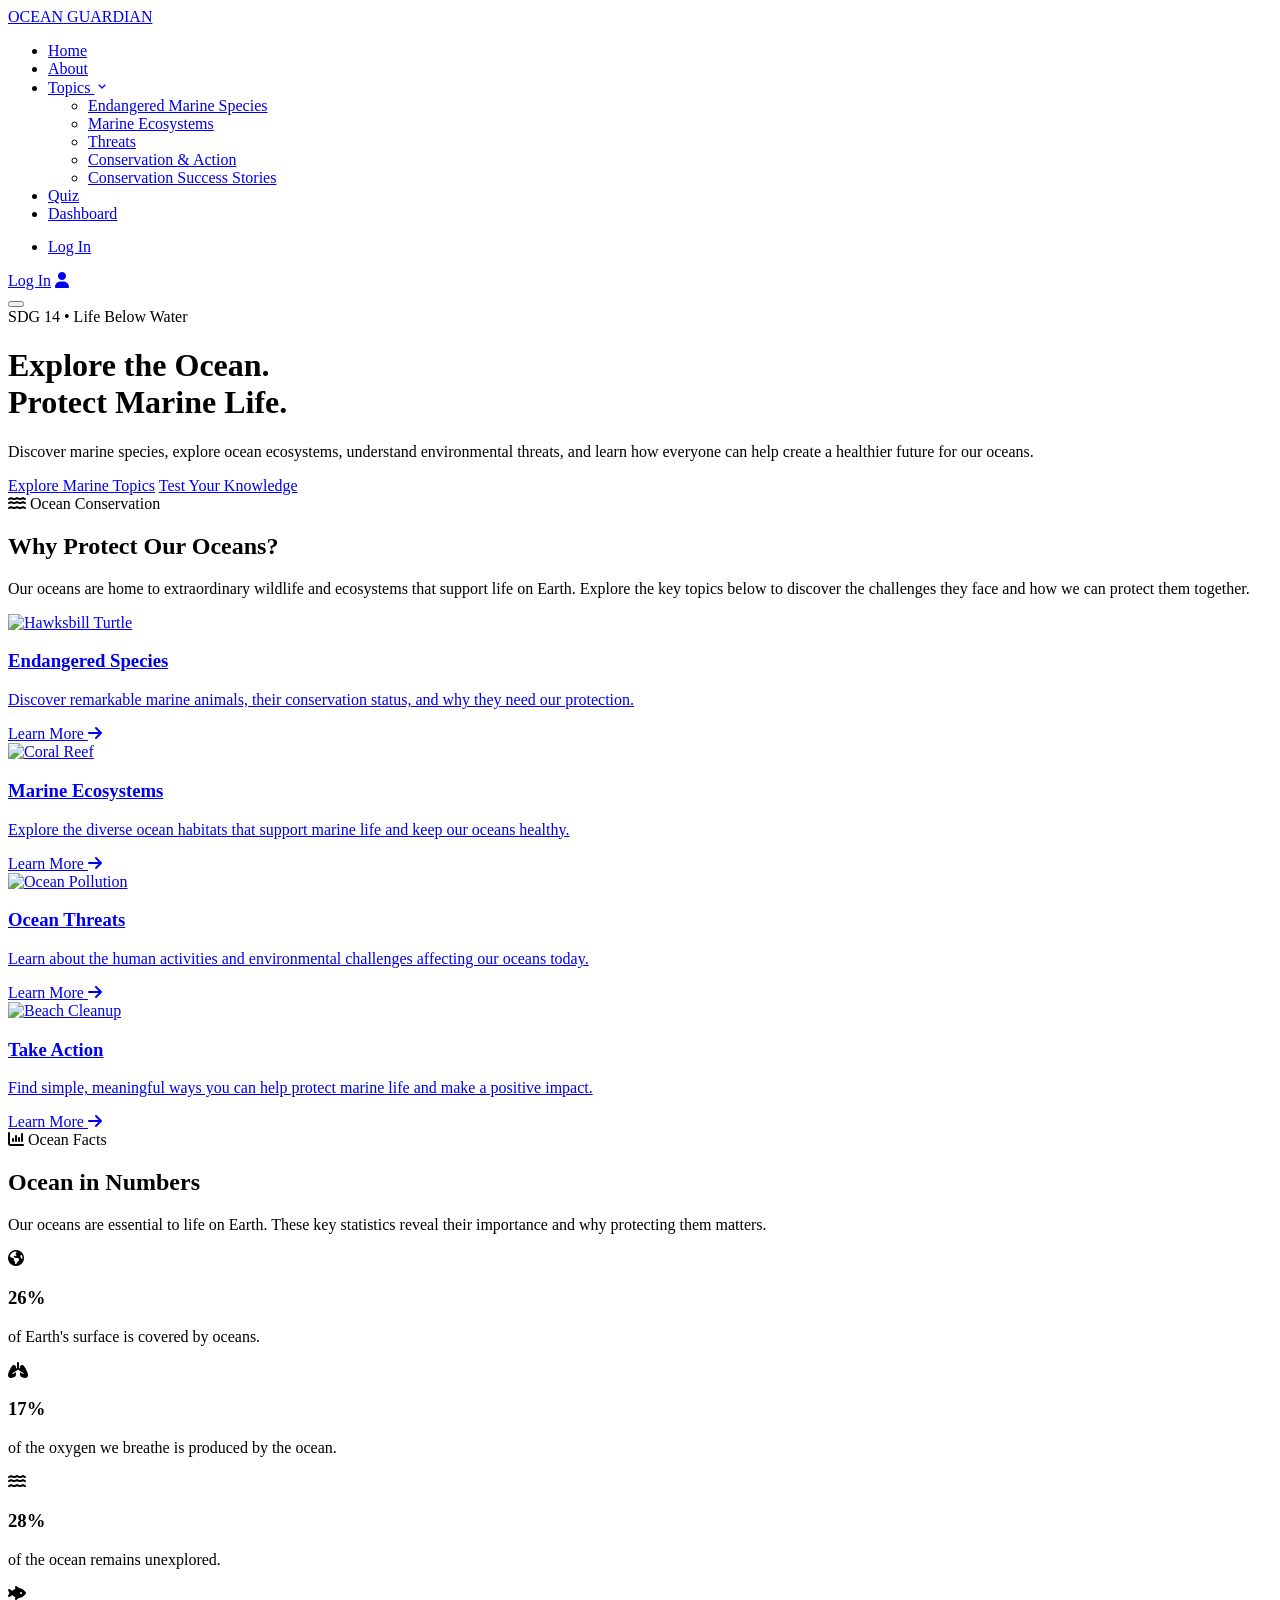
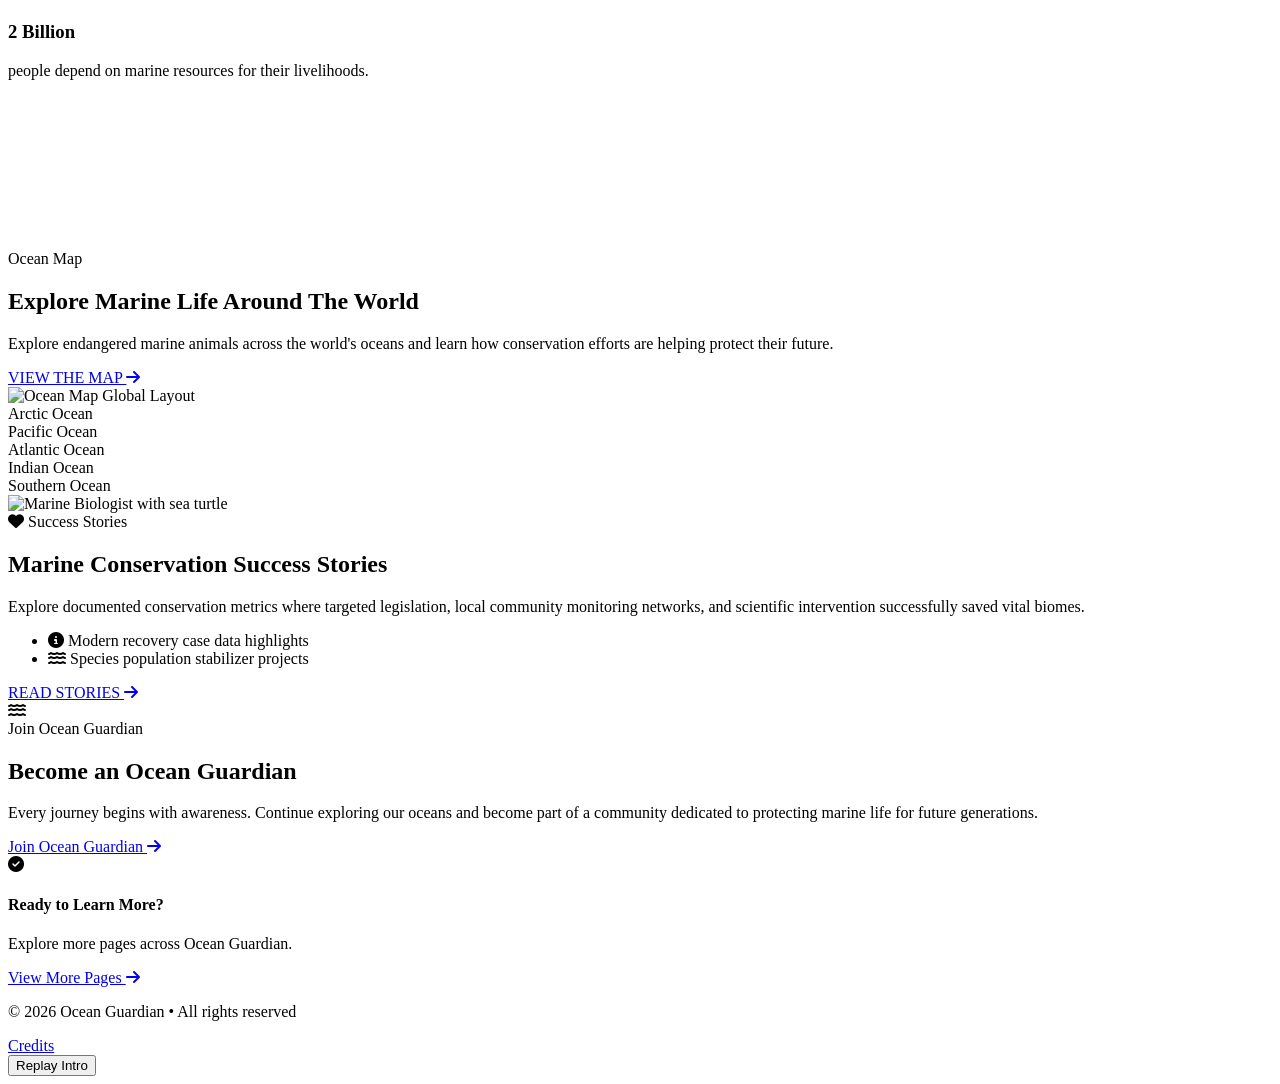
==== home.html @ ef8f6c5e "Add files via upload" ====
<!DOCTYPE html>
<html lang="en">
<head>
    <meta charset="UTF-8">
    <meta name="viewport" content="width=device-width, initial-scale=1.0">
    <title>Ocean Guardian | Home</title>
    <link rel="icon" href="Image/oceanguardianlogo.png" type="Image/oceanguardianlogo.ico">
    <link rel="stylesheet" href="CSS/style.css">
    <!-- AOS -->
    <link href="https://unpkg.com/aos@2.3.4/dist/aos.css" rel="stylesheet">
    <script src="https://unpkg.com/aos@2.3.4/dist/aos.js"></script>
    <!-- FontAwesome -->
    <link rel="stylesheet" href="https://cdnjs.cloudflare.com/ajax/libs/font-awesome/6.5.1/css/all.min.css">
    <!-- Boxicons -->
    <link href='https://unpkg.com/boxicons@2.1.4/css/boxicons.min.css' rel='stylesheet'>
    <!-- Google Font -->
    <link href="https://fonts.googleapis.com/css2?family=Plus+Jakarta+Sans:wght=400;500;600;700;800&display=swap" rel="stylesheet">
    <link rel="preconnect" href="https://fonts.googleapis.com">
    <link rel="preconnect" href="https://fonts.gstatic.com" crossorigin>
    <link href="https://fonts.googleapis.com/css2?family=Poppins:ital,wght@0,100;0,200;0,300;0,400;0,500;0,600;0,700;0,800;0,900;1,100;1,200;1,300;1,400;1,500;1,600;1,700;1,800;1,900&display=swap" rel="stylesheet">
    <link rel="preconnect" href="https://fonts.googleapis.com">
    <link rel="preconnect" href="https://fonts.gstatic.com" crossorigin>
    <link href="https://fonts.googleapis.com/css2?family=Comfortaa:wght@300..700&family=Poppins:ital,wght@0,100;0,200;0,300;0,400;0,500;0,600;0,700;0,800;0,900;1,100;1,200;1,300;1,400;1,500;1,600;1,700;1,800;1,900&display=swap" rel="stylesheet">
</head>
<body>

    <nav class="main-navbar">
        <div class="nav-container">
            <a href="home.html" class="nav-brand">
                <div class="brand-text-wrapper">
                    <span class="brand-main">OCEAN</span>
                    <span class="brand-sub">GUARDIAN</span>
                </div>
            </a>

            <ul class="nav-menu-links">
                <li><a href="home.html#home" class="menu-item active">Home</a></li>
                <li><a href="about.html" class="menu-item">About</a></li>

                <li class="nav-dropdown-wrapper">
                    <a href="#topics" class="menu-item dynamic-trigger">
                        Topics <i class='bx bx-chevron-down toggle-arrow'></i>
                    </a>
                    <ul class="dropdown-panel">
                        <li><a href="endangeredmarineanimals.html"> Endangered Marine Species</a></li>
                        <li><a href="topic.html#marine-ecosystem"> Marine Ecosystems</a></li>
                        <li><a href="topic.html#threats"> Threats</a></li>
                        <li><a href="topic.html#solution"> Conservation & Action</a></li>
                        <li><a href="successstories.html"> Conservation Success Stories</a></li>
                    </ul>
                </li>

                <li><a href="quiz.html" class="menu-item">Quiz</a></li>
                <li><a href="signupandlogin/dashboard.html" class="menu-item">Dashboard</a></li>

                <!-- MOBILE SIGN UP -->
                <li class="mobile-only-cta">
                    <div class="mobile-nav-action-group" style="display: flex; align-items: center; justify-content: center; gap: 15px; margin-top: 15px;">
                        <a href="signupandlogin/login.html" class="nav-cta-block" id="mobile-auth-btn" style="margin: 0; flex: 1;">Log In</a>
                    </div>
                </li>
            </ul>

            <div class="nav-action-group">
                <a href="signupandlogin/login.html" class="nav-cta-block" id="auth-btn">Log In</a>
                <a href="signupandlogin/dashboard.html" id="profile-btn" class="profile-btn"><i class="fa-solid fa-user"></i></a>
            </div>

            <button class="hamburger" id="hamburger">
                <span></span>
                <span></span>
                <span></span>
            </button>
        </div>
    </nav>

    <!-- Hero Showcase Section -->
    <header class="ocean-hero" id="home">
        <div class="hero-inner">
            <span class="sub-heading" data-aos="fade-up" data-aos-duration="1000">SDG 14 • Life Below Water</span>
            <h1 data-aos="fade-up" data-aos-duration="1000" data-aos-delay="100">Explore the Ocean.<br>Protect Marine Life.</h1>
            <p class="hero-intro" data-aos="fade-up" data-aos-duration="1000" data-aos-delay="200">Discover marine species, explore ocean ecosystems, understand environmental threats, and learn how everyone can help create a healthier future for our oceans.</p>
            
            <div class="hero-actions" data-aos="fade-up" data-aos-duration="1000" data-aos-delay="300">
                <a href="topic.html" class="hero-primary-btn">Explore Marine Topics</a>
                <a href="quiz.html" class="hero-secondary-btn">Test Your Knowledge</a>
            </div>
        </div>
    </header>

    <section class="site-section marine-life-section">
        <div class="section-container">
            <div class="section-header" data-aos="fade-up">
                <span class="section-tag">
                    <i class="fa-solid fa-water"></i>
                    Ocean Conservation
                </span>

                <h2>Why Protect Our Oceans?</h2>

                <p>
                    Our oceans are home to extraordinary wildlife and ecosystems that support life on Earth. Explore the key topics below to discover the challenges they face and how we can protect them together.
                </p>
            </div>

            <div class="marine-grid">
                <!-- Endangered Species -->
                <a href="endangeredmarineanimals.html" class="marine-card" data-aos="zoom-in">
                    <div class="marine-image">
                        <img src="Image/home-seaturtle.jpg" alt="Hawksbill Turtle">
                    </div>

                    <div class="marine-content">
                        <h3>Endangered Species</h3>
                        <p>
                            Discover remarkable marine animals, their conservation status, and why they need our protection.
                        </p>
                        <span class="marine-link">
                            Learn More
                            <i class="fa-solid fa-arrow-right"></i>
                        </span>
                    </div>
                </a>

                <!-- Marine Ecosystems -->
                <a href="topic.html#ecosystem" class="marine-card" data-aos="zoom-in">
                    <div class="marine-image">
                        <img src="Image/home-coralreefs.jpg" alt="Coral Reef">
                    </div>
                    <div class="marine-content">
                        <h3>Marine Ecosystems</h3>
                        <p>
                            Explore the diverse ocean habitats that support marine life and keep our oceans healthy.
                        </p>
                        <span class="marine-link">
                            Learn More
                            <i class="fa-solid fa-arrow-right"></i>
                        </span>
                    </div>
                </a>

                <!-- Threats -->
                <a href="topic.html#threats" class="marine-card" data-aos="zoom-in">
                    <div class="marine-image">
                        <img src="Image/Home-plasticpollution.jpg" alt="Ocean Pollution">
                    </div>
                    <div class="marine-content">
                        <h3>Ocean Threats</h3>
                        <p>
                            Learn about the human activities and environmental challenges affecting our oceans today.
                        </p>
                        <span class="marine-link">
                            Learn More
                            <i class="fa-solid fa-arrow-right"></i>
                        </span>
                    </div>
                </a>

                <!-- Take Action -->
                <a href="topic.html#solution" class="marine-card" data-aos="zoom-in">
                    <div class="marine-image">
                        <img src="Image/home-beachcleanup.jpg" alt="Beach Cleanup">
                    </div>
                    <div class="marine-content">
                        <h3>Take Action</h3>
                        <p>
                            Find simple, meaningful ways you can help protect marine life and make a positive impact.
                        </p>
                        <span class="marine-link">
                            Learn More
                            <i class="fa-solid fa-arrow-right"></i>
                        </span>
                    </div>
                </a>
            </div>
        </div>
    </section>

    <section class="site-section ocean-numbers-section">
        <div class="section-container">
            <div class="section-header" data-aos="fade-up">
                <span class="section-tag">
                    <i class="fa-solid fa-chart-column"></i>
                    Ocean Facts
                </span>

                <h2>Ocean in Numbers</h2>

                <p>
                    Our oceans are essential to life on Earth. These key statistics
                    reveal their importance and why protecting them matters.
                </p>
            </div>

            <div class="numbers-grid">
                <div class="number-card" data-aos="fade-up">
                    <div class="number-icon">
                        <i class="fa-solid fa-earth-americas"></i>
                    </div>

                    <h3><span class="counter" data-target="71">0</span>%</h3>
                    <p>of Earth's surface is covered by oceans.</p>
                </div>

                <div class="number-card" data-aos="fade-up" data-aos-delay="100">
                    <div class="number-icon">
                        <i class="fa-solid fa-lungs"></i>
                    </div>

                    <h3><span class="counter" data-target="50">0</span>%</h3>
                    <p>of the oxygen we breathe is produced by the ocean.</p>
                </div>

                <div class="number-card" data-aos="fade-up" data-aos-delay="200">

                    <div class="number-icon">
                        <i class="fa-solid fa-water"></i>
                    </div>

                    <h3><span class="counter" data-target="80">0</span>%</h3>
                    <p>of the ocean remains unexplored.</p>
                </div>

                <div class="number-card" data-aos="fade-up" data-aos-delay="300">
                    <div class="number-icon">
                        <i class="fa-solid fa-fish-fins"></i>
                    </div>

                    <h3><span class="counter" data-target="3">0</span> Billion</h3>
                    <p>people depend on marine resources for their livelihoods.</p>
                </div>
            </div>
        </div>
    </section>

    <!-- Interactive Map Section -->
    <section class="site-section marine-life-section" id="explore-map-section">
        <div class="section-container map-container">
            <canvas id="bubbles-canvas"></canvas>
            
            <div class="map-content" data-aos="fade-right">
                <span class="map-subtitle">Ocean Map</span>
                <h2 class="map-title">Explore Marine Life Around <span>The World</span></h2>
                <p class="map-description">Explore endangered marine animals across the world's oceans and learn how conservation efforts are helping protect their future.</p>
                <a href="oceanmap.html" class="map-btn">
                    VIEW THE MAP <i class="fa-solid fa-arrow-right"></i>
                </a>
            </div>

            <div class="map-box" data-aos="fade-left">
                <div class="map-wrapper">
                    <img src="Image/ocean_map.png" class="map-bg" alt="Ocean Map Global Layout">
                    <div class="ocean-text" id="lbl-arctic">Arctic Ocean</div>
                    <div class="ocean-text" id="lbl-pacific">Pacific Ocean</div>
                    <div class="ocean-text" id="lbl-atlantic">Atlantic Ocean</div>
                    <div class="ocean-text" id="lbl-indian">Indian Ocean</div>
                    <div class="ocean-text" id="lbl-southern">Southern Ocean</div>
                </div>
            </div>
        </div>
    </section>

    <section class="site-section info-section-wrapper">
        <div class="section-container">
            <div class="info-row" data-aos="fade-up">
                <div class="info-image-frame">
                    <img src="Image/home-marinebiologistwithseaturtle.jpg" alt="Marine Biologist with sea turtle">
                </div>
                <div class="info-content-frame">
                    <span class="info-tag-bubble red-bubble">
                        <i class="fa-solid fa-heart"></i> Success Stories
                    </span>
                    <h2>Marine Conservation Success Stories</h2>
                    <p>Explore documented conservation metrics where targeted legislation, local community monitoring networks, and scientific intervention successfully saved vital biomes.</p>
                    <ul class="info-check-list">
                        <li><i class="fa-solid fa-circle-info"></i> Modern recovery case data highlights</li>
                        <li><i class="fa-solid fa-water"></i> Species population stabilizer projects</li>
                    </ul>
                    <a href="successstories.html" class="info-action-btn dark-btn">
                        READ STORIES <i class="fa-solid fa-arrow-right"></i>
                    </a>
                </div>
            </div>
        </div>
    </section>

    <section class="site-section join-section marine-life-section">
        <div class="section-container">
            <div class="join-card" data-aos="zoom-in">

                <div class="join-icon">
                    <i class="fa-solid fa-water"></i>
                </div>

                <span class="section-label">
                    Join Ocean Guardian
                </span>

                <h2>Become an Ocean Guardian</h2>

                <p>
                    Every journey begins with awareness. Continue exploring our oceans
                    and become part of a community dedicated to protecting marine life
                    for future generations.
                </p>

                <a href="signupandlogin/dashboard.html" class="join-btn">
                    Join Ocean Guardian
                    <i class="fa-solid fa-arrow-right"></i>
                </a>
            </div>
        </div>
    </section>

    <div class="reading-checkpoint-wrapper">
        <div class="checkpoint-card">
            <div class="checkpoint-icon">
                <i class="fa-solid fa-circle-check"></i>
            </div>
            <div class="checkpoint-body">
                <h4>Ready to Learn More?</h4>
                <p>Explore more pages across Ocean Guardian.</p>
            </div>
            <a href="viewmore.html" class="checkpoint-action-btn">
                View More Pages <i class="fa-solid fa-arrow-right"></i>
            </a>
        </div>
    </div>

    <footer class="footer">
        <div class="section-container">
            <p>© 2026 Ocean Guardian • All rights reserved</p>
            <a class="footer-credit" href="credits.html">Credits</a>
        </div>
    </footer>

    <button id="replayIntroBtn">
        Replay Intro
    </button>

    <!-- GSAP -->
    <script src="https://cdnjs.cloudflare.com/ajax/libs/gsap/3.12.5/gsap.min.js"></script>
    <script src="https://cdnjs.cloudflare.com/ajax/libs/gsap/3.12.5/ScrollTrigger.min.js"></script>
    <!-- Files -->
    <script type="module" src="Javascript/auth.js"></script>
    <script type="module" src="Javascript/app.js"></script>
    <script type="module" src="Javascript/animation.js"></script>
    <script>
        AOS.init({
            duration: 850,
            once: true,
            easing: 'ease-out-cubic'
        });

        // Ocean Counter
        const counters = document.querySelectorAll(".counter");

        const observer = new IntersectionObserver((entries) => {
            entries.forEach(entry => {
                if (!entry.isIntersecting) return;

                const counter = entry.target;
                const target = +counter.dataset.target;

                let current = 0;
                const duration = 1700;
                const stepTime = Math.max(10, duration / target);

                const updateCounter = () => {
                    current++;

                    counter.textContent = current;

                    if (current < target) {
                        setTimeout(updateCounter, stepTime);
                    } else {
                        counter.textContent = target;
                    }
                };

                updateCounter();

                observer.unobserve(counter);
            });
        });

        counters.forEach(counter => observer.observe(counter));

        const replayBtn = document.getElementById("replayIntroBtn");

        replayBtn.addEventListener("click", () => {
            window.location.href = "intro.html";
        });
    </script>
</body>
</html>
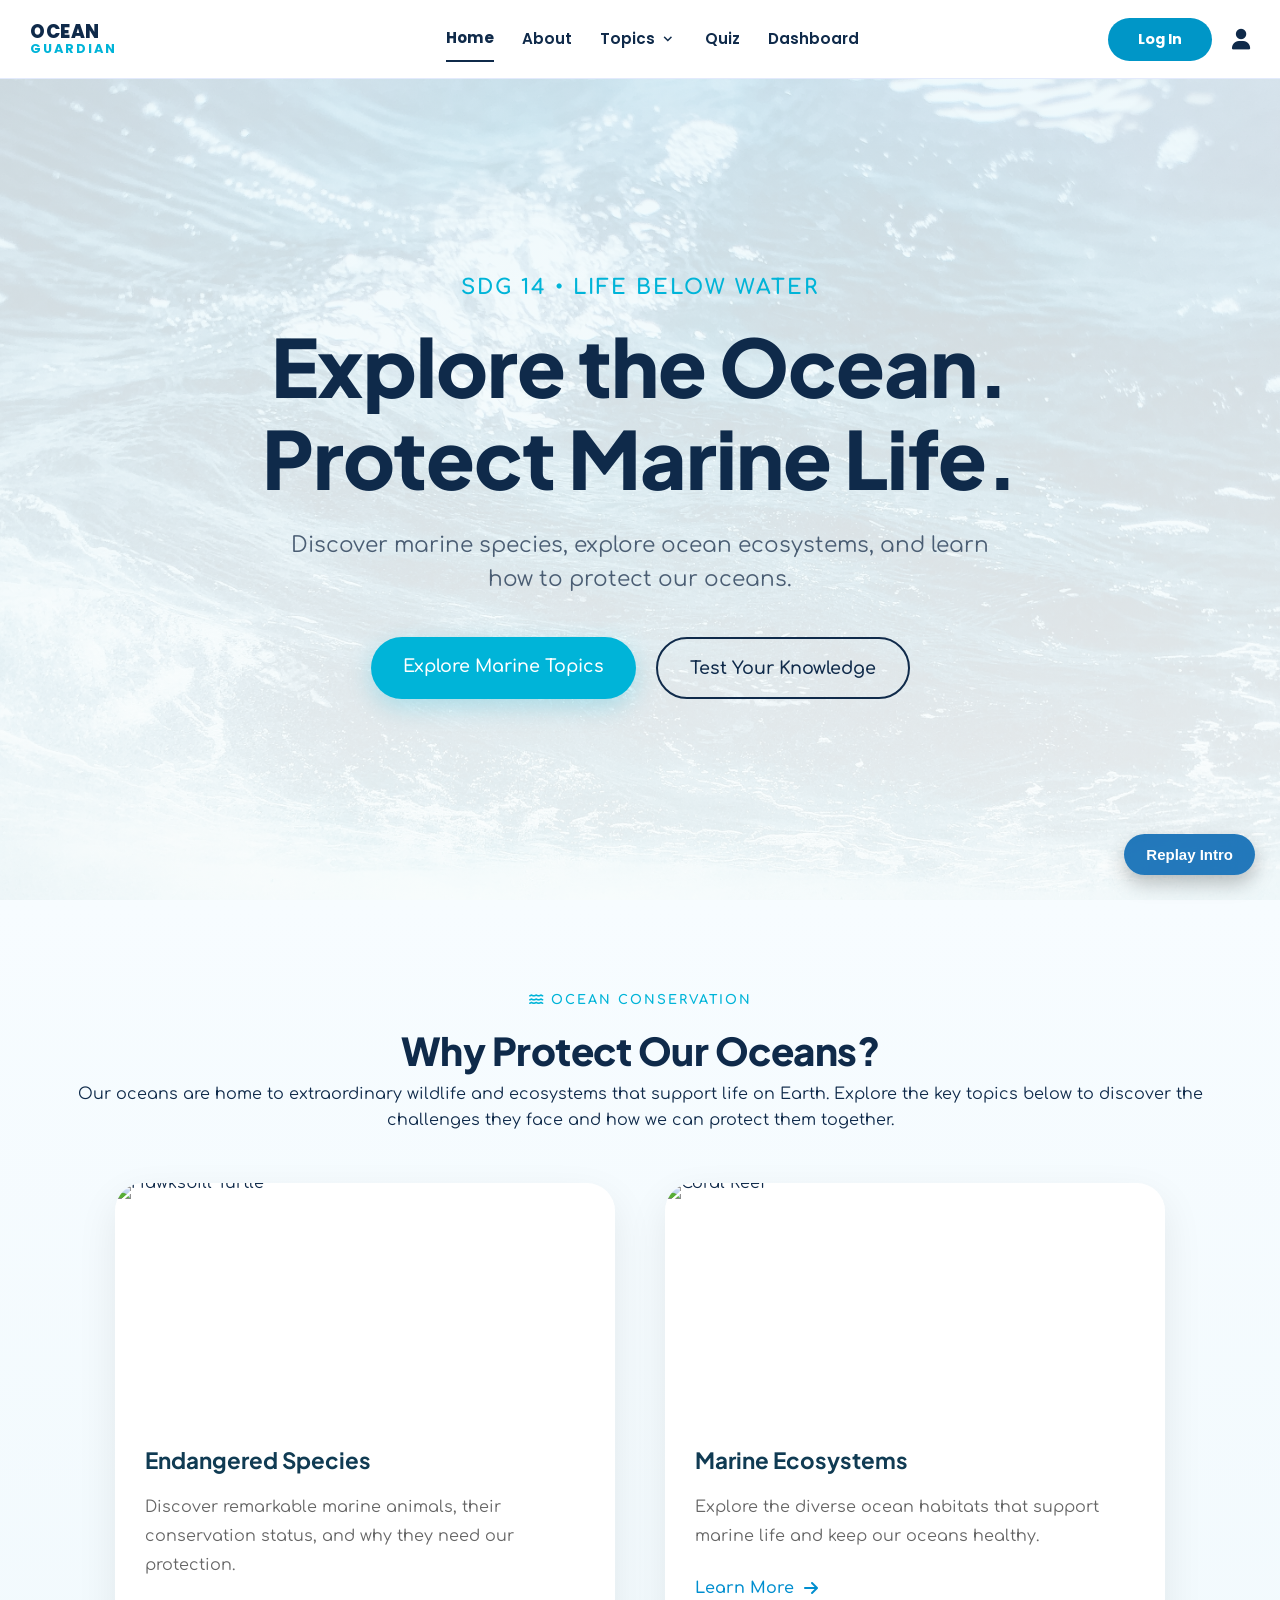
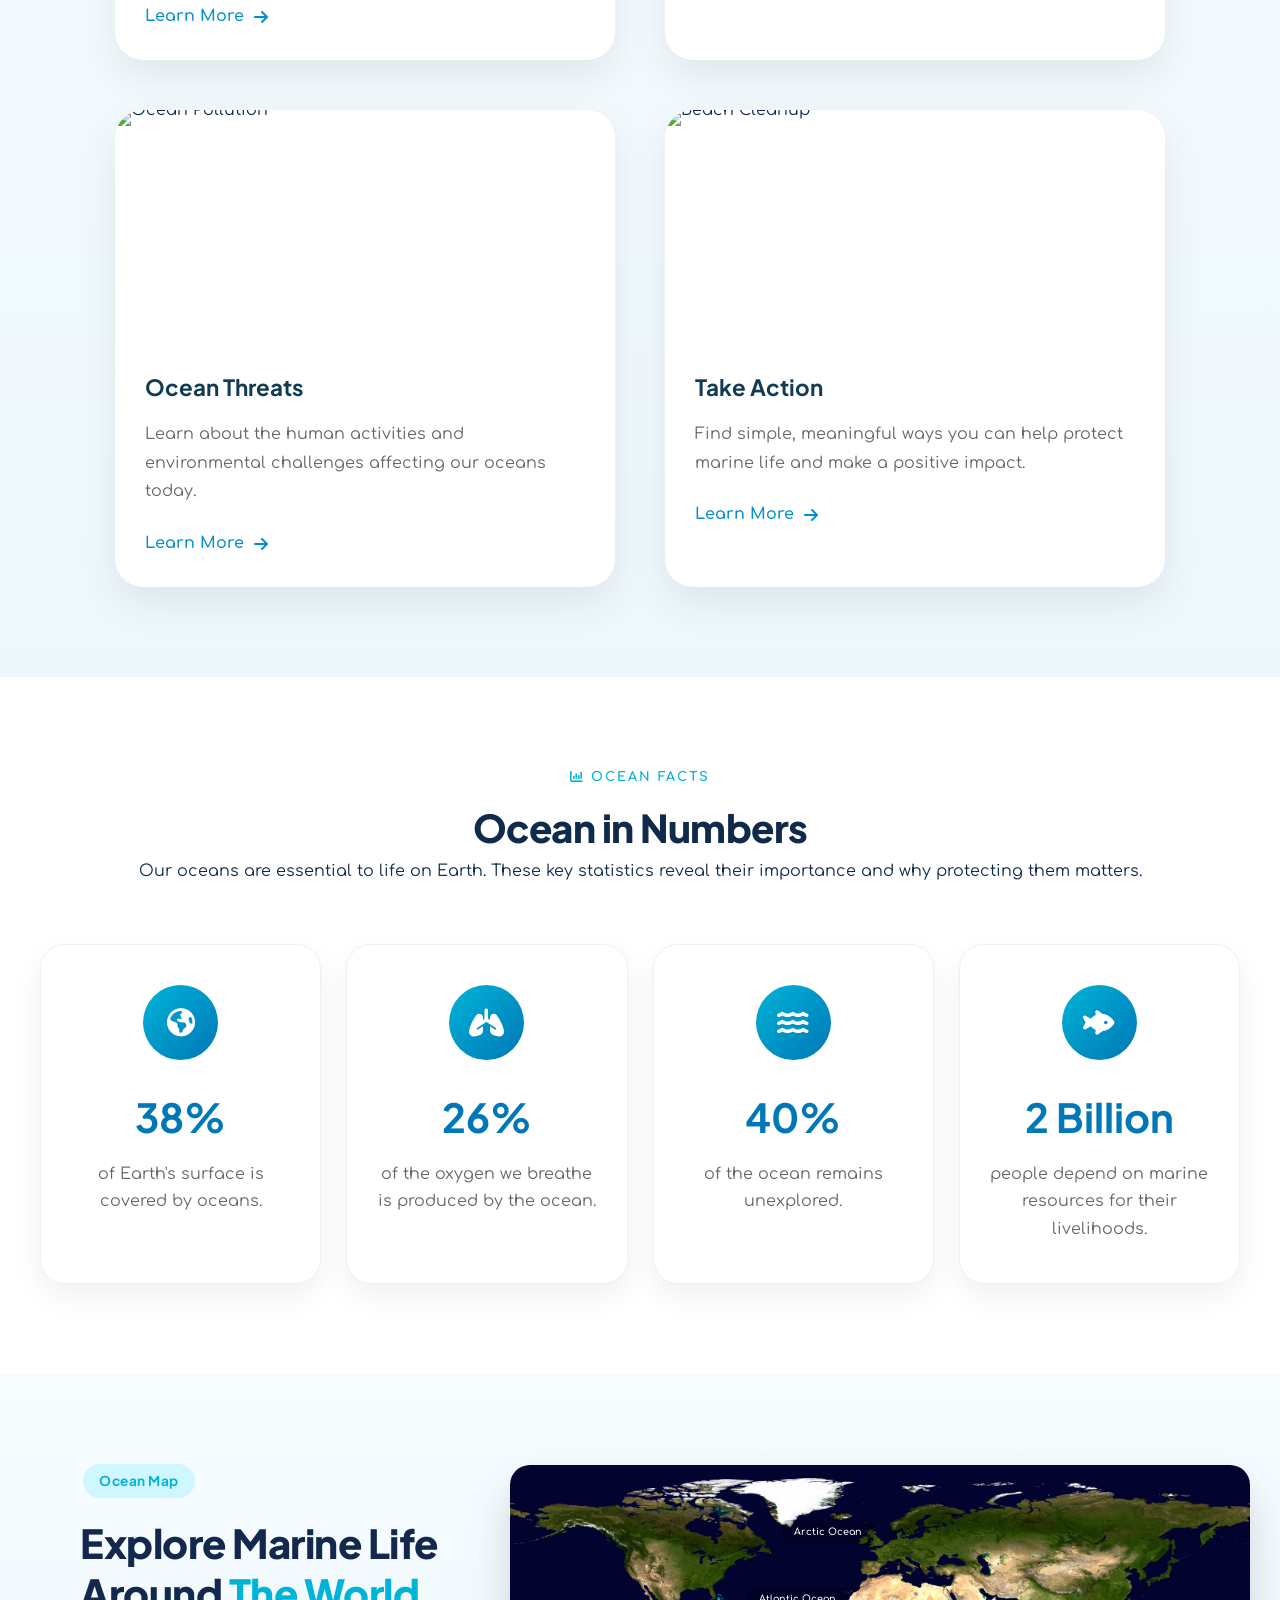
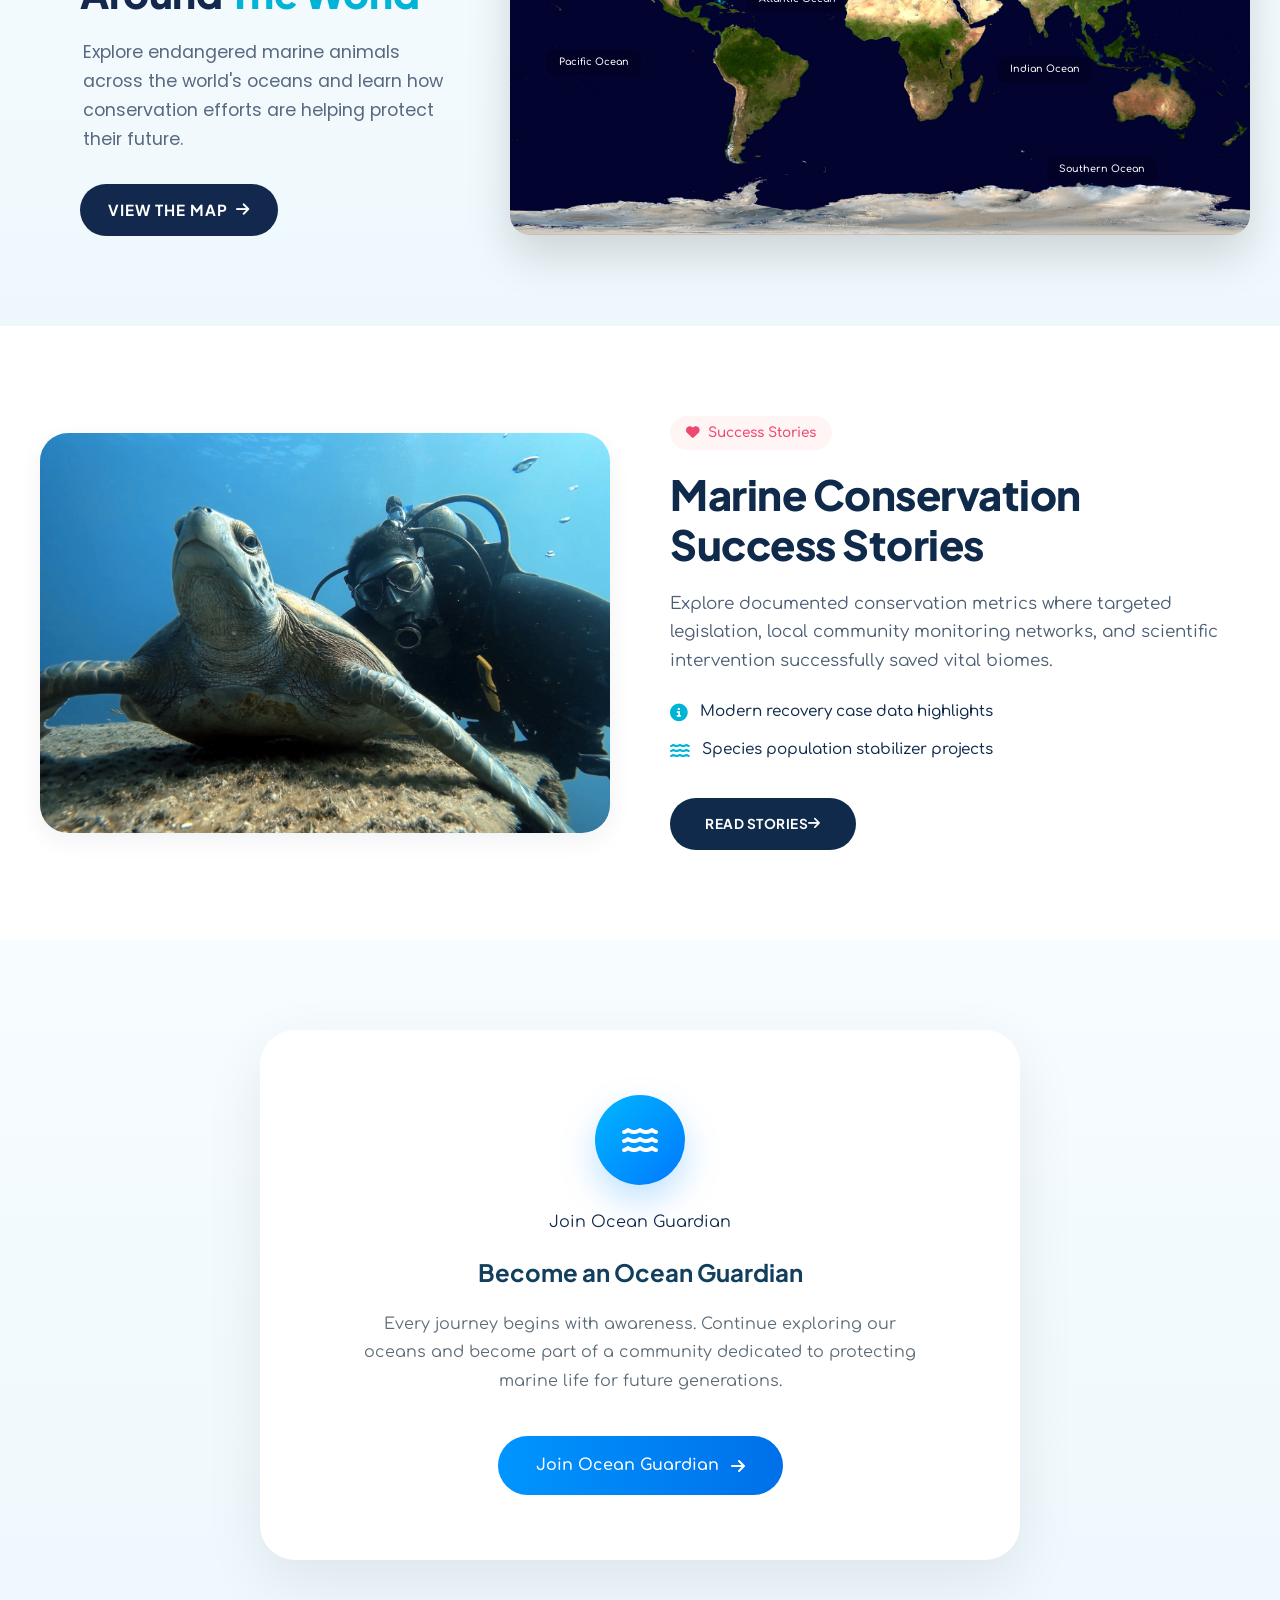
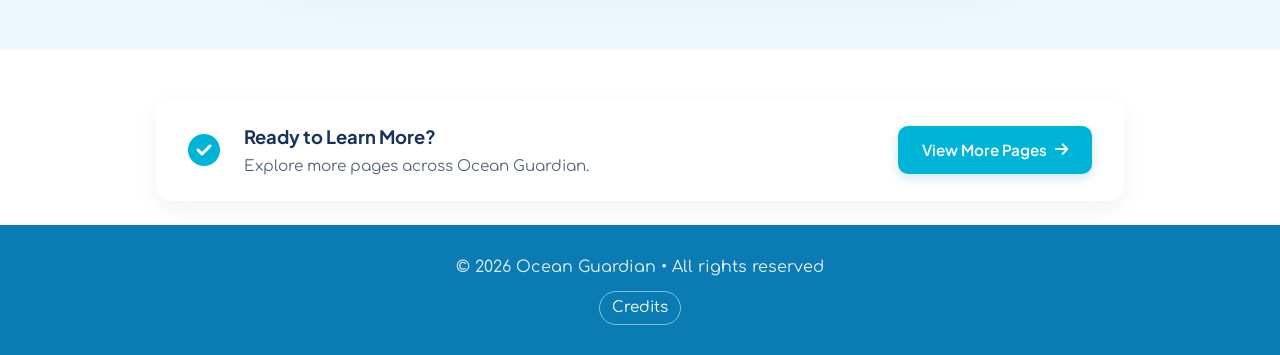
==== commit 4afce4b4: "Add files via upload" ====
--- a/home.html
+++ b/home.html
@@ -79,7 +79,7 @@
         <div class="hero-inner">
             <span class="sub-heading" data-aos="fade-up" data-aos-duration="1000">SDG 14 • Life Below Water</span>
             <h1 data-aos="fade-up" data-aos-duration="1000" data-aos-delay="100">Explore the Ocean.<br>Protect Marine Life.</h1>
-            <p class="hero-intro" data-aos="fade-up" data-aos-duration="1000" data-aos-delay="200">Discover marine species, explore ocean ecosystems, understand environmental threats, and learn how everyone can help create a healthier future for our oceans.</p>
+            <p class="hero-intro" data-aos="fade-up" data-aos-duration="1000" data-aos-delay="200">Discover marine species, explore ocean ecosystems, and learn <br>how to protect our oceans.</p>
             
             <div class="hero-actions" data-aos="fade-up" data-aos-duration="1000" data-aos-delay="300">
                 <a href="topic.html" class="hero-primary-btn">Explore Marine Topics</a>
@@ -107,7 +107,7 @@
                 <!-- Endangered Species -->
                 <a href="endangeredmarineanimals.html" class="marine-card" data-aos="zoom-in">
                     <div class="marine-image">
-                        <img src="Image/home-seaturtle.jpg" alt="Hawksbill Turtle">
+                        <img src="Image/home-seaturtle.webp" alt="Hawksbill Turtle">
                     </div>
 
                     <div class="marine-content">
@@ -125,7 +125,7 @@
                 <!-- Marine Ecosystems -->
                 <a href="topic.html#ecosystem" class="marine-card" data-aos="zoom-in">
                     <div class="marine-image">
-                        <img src="Image/home-coralreefs.jpg" alt="Coral Reef">
+                        <img src="Image/home-coralreefs.webp" alt="Coral Reef">
                     </div>
                     <div class="marine-content">
                         <h3>Marine Ecosystems</h3>
@@ -142,7 +142,7 @@
                 <!-- Threats -->
                 <a href="topic.html#threats" class="marine-card" data-aos="zoom-in">
                     <div class="marine-image">
-                        <img src="Image/Home-plasticpollution.jpg" alt="Ocean Pollution">
+                        <img src="Image/Home-plasticpollution.webp" alt="Ocean Pollution">
                     </div>
                     <div class="marine-content">
                         <h3>Ocean Threats</h3>
@@ -159,7 +159,7 @@
                 <!-- Take Action -->
                 <a href="topic.html#solution" class="marine-card" data-aos="zoom-in">
                     <div class="marine-image">
-                        <img src="Image/home-beachcleanup.jpg" alt="Beach Cleanup">
+                        <img src="Image/home-beachcleanup.webp" alt="Beach Cleanup">
                     </div>
                     <div class="marine-content">
                         <h3>Take Action</h3>
@@ -338,13 +338,9 @@
         Replay Intro
     </button>
 
-    <!-- GSAP -->
-    <script src="https://cdnjs.cloudflare.com/ajax/libs/gsap/3.12.5/gsap.min.js"></script>
-    <script src="https://cdnjs.cloudflare.com/ajax/libs/gsap/3.12.5/ScrollTrigger.min.js"></script>
     <!-- Files -->
     <script type="module" src="Javascript/auth.js"></script>
     <script type="module" src="Javascript/app.js"></script>
-    <script type="module" src="Javascript/animation.js"></script>
     <script>
         AOS.init({
             duration: 850,
--- a/CSS/style.css
+++ b/CSS/style.css
@@ -0,0 +1,2954 @@
+/* Note: This CSS file is for homepage, endangered marine life, & about page. */
+
+/* General */
+
+* {
+    margin: 0;
+    padding: 0;
+    box-sizing: border-box;
+}
+
+html {
+    scroll-behavior: smooth;
+    overflow-x: hidden;
+}
+
+:root {
+    --cyan-primary: #00b4d8;       
+    --cyan-dark: #0096c7;          
+    --cyan-soft-bg: #edfaff;       
+    --ocean-navy: #0f2a4a;         
+    --text-slate: #4a5d73;         
+    --border-color: #e2eafc;       
+    --pure-white: #ffffff;
+    --system-green: #10b981;
+    --system-red: #ef476f;
+    --heading-font: 'Plus Jakarta Sans', sans-serif;
+    --font-base: 'Comfortaa', sans-serif;
+    --bg-card:#ffffff;
+    --border-glass:#dbeafe;
+    --text-primary:#16345B;
+    --text-secondary:#52667d;
+    --text-muted:#7d8da3;
+    --shadow-sm:0 8px 24px rgba(15,42,74,.06);
+    --shadow-lg:0 18px 45px rgba(15,42,74,.12);
+    --accent-blue:#00b4d8;
+    --accent-emerald:#0ea5a3;
+    --accent-rose:#ef476f;
+}
+
+h1, h2, h3, h4, h5, h6 {
+    font-family: var(--heading-font);
+}
+
+body {
+    background-color: var(--pure-white);
+    color: var(--ocean-navy);
+    font-family: var(--font-base);
+    line-height: 1.6;
+    overflow-x: hidden;
+    width: 100%;
+    opacity: 1;
+    transition: opacity 0.35s ease-in-out;
+}
+
+body.fade-out {
+    opacity: 0;
+}
+
+@media (max-width: 900px) {
+
+    html, body {
+        overflow-x: hidden !important;
+        width: 100% !important;
+        position: relative;
+    }
+
+    [data-aos^="fade-right"], 
+    [data-aos^="fade-left"],
+    [data-aos^="slide-right"],
+    [data-aos^="slide-left"] {
+        transform: none !important;
+        opacity: 1 !important;
+        transition: none !important;
+    }
+
+    .section-header, 
+    .marine-header,
+    header, 
+    .hero-section {
+        padding-top: 100px !important;
+        padding-left: 20px !important;
+        padding-right: 20px !important;
+        padding-bottom: 40px !important;
+        margin-bottom: 0 !important;
+    }
+
+    .wave-divider, 
+    .custom-shape-divider-bottom, 
+    .divider {
+        margin-bottom: -3px !important;
+        margin-top: -3px !important;
+        position: relative;
+        z-index: 5;
+    }
+
+    .wave-divider svg, 
+    .custom-shape-divider-bottom svg {
+        transform: scale(1.05) !important;
+    }
+
+    .row, 
+    .grid-container, 
+    .animal-row, 
+    .content-box {
+        flex-direction: column !important;
+        gap: 20px !important;
+    }
+
+    .reverse, 
+    .row-reverse, 
+    .animal-row.reverse {
+        flex-direction: column !important;
+    }
+
+    .info-box, 
+    .animal-info, 
+    .text-container, 
+    .model-box,
+    .card {
+        width: 100% !important;
+        max-width: 100% !important;
+        margin-left: 0 !important;
+        margin-right: 0 !important;
+    }
+
+    .site-section:first-of-type,
+    .page-layout-wrapper {
+        padding-top: 120px !important; 
+    }
+
+    .ocean-hero {
+        height: auto !important;
+        min-height: 100vh;
+        overflow: visible !important;
+    }
+
+    .hero-inner {
+        max-width: 100%;
+    }
+
+    .hero-inner .sub-heading {
+        font-size: 0.8rem !important;
+        letter-spacing: 1.5px;
+        margin-bottom: 12px;
+    }
+
+    .hero-inner h1 {
+        font-size: 2.2rem !important;
+        line-height: 1.25;
+        margin-bottom: 16px;
+    }
+
+    .hero-inner .hero-intro {
+        font-size: 0.95rem !important;
+        line-height: 1.6;
+        max-width: 100%;
+        margin: 0 auto 28px;
+    }
+
+    .hero-actions {
+        display: flex;
+        flex-direction: column;
+        align-items: center;
+        gap: 12px;
+        margin-bottom: 20px !important;
+    }
+
+    .hero-actions a {
+        width: 100% !important;
+        max-width: 280px;
+        text-align: center;
+        padding: 12px 20px !important;
+        font-size: 0.9rem !important;
+        border-radius: 999px;
+    }
+}
+
+/* HERO SECTION */
+.ocean-hero {
+    position: relative;
+    width: 100%;
+    height: 100vh;
+    display: flex;
+    align-items: center;
+    justify-content: center;
+    padding: 180px 20px 40px 20px;
+    background: linear-gradient(rgba(237,250,255,.82), rgba(255,255,255,.90)), url("../Image/Home-heroimage.jpg");
+    background-size: cover;
+    background-position: center bottom;
+    background-repeat: no-repeat;
+    text-align: center;
+    scroll-margin: 90px;
+    box-sizing: border-box;
+    overflow: hidden;
+    transition: opacity 0.6s cubic-bezier(0.25, 1, 0.5, 1), transform 0.6s cubic-bezier(0.25, 1, 0.5, 1), visibility 0.6s;
+    opacity: 1;
+    transform: translateY(0);
+}
+
+.ocean-hero.scrolled-past {
+    opacity: 0;
+    transform: translateY(-40px);
+    pointer-events: none;
+    visibility: hidden;
+}
+
+/* Homepage - ocean map */
+.map-container .map-subtitle {
+    font-family: 'Plus Jakarta Sans', sans-serif;
+    font-size: 0.85rem;
+    font-weight: 700;
+    letter-spacing: 0.5px;
+    text-transform: capitalize;
+    display: inline-block;
+    color: #00b4d8; 
+    background-color: #d0f7ff;
+    padding: 6px 16px;
+    border-radius: 30px;
+    margin-bottom: 20px;
+}
+
+.map-container .map-title {
+    font-family: 'Plus Jakarta Sans', sans-serif;
+    font-size: 2.5rem; 
+    font-weight: 800;
+    line-height: 1.25;
+    color: #12284c;
+    margin-bottom: 20px;
+    letter-spacing: -0.5px;
+}
+
+.map-container .map-description {
+    font-family: 'Poppins', sans-serif;
+    font-size: 1.1rem;
+    font-weight: 400;
+    line-height: 1.65;
+    color: #586981;
+    margin-bottom: 30px;
+}
+
+.map-container .map-btn {
+    font-family: 'Plus Jakarta Sans', sans-serif;
+    font-size: 0.95rem;
+    font-weight: 700;
+    letter-spacing: 1px;
+    text-transform: uppercase;
+    display: inline-flex;
+    align-items: center;
+    gap: 8px;
+    padding: 14px 28px;
+    background-color: #12284c;
+    color: #ffffff;
+    border-radius: 30px;
+    text-decoration: none;
+    transition: all 0.3s ease;
+}
+
+.map-container .map-btn:hover {
+    opacity: 0.9;
+}
+
+.hero-inner .sub-heading {
+  font-size: 1.3rem;
+  font-weight: 700;
+  letter-spacing: 2px;
+  text-transform: uppercase;
+  margin-bottom: 15px;
+  display: inline-block;
+}
+
+.hero-inner h1 {
+  font-size: 5rem;
+  line-height: 1.15;
+  font-weight: 800;
+  margin-bottom: 24px;
+  letter-spacing: -1px;
+}
+
+.hero-inner .hero-intro {
+  font-size: 1.35rem;
+  line-height: 1.6;
+  max-width: 900px;
+  margin: 0 auto 40px auto;
+  font-weight: 400;
+}
+
+.hero-actions a {
+  font-size: 1.1rem;
+  font-weight: 600;
+  padding: 15px 32px;
+}
+
+/* Mobile responsiveness */
+@media (max-width: 992px) {
+  .hero-inner h1 {
+    font-size: 3.2rem;
+  }
+  .hero-inner .hero-intro {
+    font-size: 1.15rem;
+  }
+}
+
+@media (max-width: 576px) {
+
+    .ocean-hero{
+        min-height: 100dvh;
+        height: auto !important;
+        padding: 100px 20px 50px !important;
+        justify-content: center;
+        align-items: center;
+    }
+
+    .hero-inner{
+        max-width: 100%;
+    }
+
+    .hero-inner .sub-heading{
+        font-size: 0.75rem !important;
+    }
+
+    .hero-inner h1{
+        font-size: 1.85rem !important;
+        line-height: 1.25;
+    }
+
+    .hero-inner .hero-intro{
+        font-size: 0.9rem !important;
+        line-height: 1.6;
+        margin-bottom: 24px;
+    }
+
+    .hero-actions{
+        display: flex;
+        flex-direction: column;
+        align-items: center;
+        gap: 12px;
+        margin-top: 20px;
+        margin-bottom: 0;
+    }
+
+    .hero-actions a{
+        width: 100%;
+        max-width: 260px;
+        padding: 12px 20px;
+        font-size: 0.9rem;
+    }
+}
+
+/* NAVBAR */
+
+.main-navbar {
+    width: 100%;
+    background-color: var(--pure-white);
+    border-bottom: 1px solid var(--border-color);
+    position: fixed;
+    top: 0;
+    z-index: 1000;
+    padding: 16px 0;
+    font-family: 'Poppins', sans-serif;
+}
+
+.nav-container {
+    max-width: 1300px;
+    margin: 0 auto;
+    padding: 0 30px;
+    display: flex;
+    justify-content: space-between;
+    align-items: center;
+}
+
+.nav-brand {
+    display: flex;
+    align-items: center;
+    gap: 14px;
+    text-decoration: none;
+    color: var(--ocean-navy);
+}
+
+.brand-logo {
+    width: 50px;
+    height: 50px;
+    object-fit: contain;
+    display: block;
+}
+
+.brand-text-wrapper {
+    display: flex;
+    flex-direction: column;
+    line-height: 1.1;
+}
+
+.brand-main {
+    font-size: 1.15rem;
+    font-weight: 800;
+    letter-spacing: 0.5px;
+}
+
+.brand-sub {
+    font-size: 0.8rem;
+    font-weight: 700;
+    letter-spacing: 2px;
+    color: var(--cyan-primary);
+}
+
+.nav-menu-links {
+    display: flex;
+    align-items: center;
+    list-style: none;
+    gap: 28px;
+    margin-left: 80px;
+}
+
+.menu-item {
+    position: relative;
+    text-decoration: none;
+    color: var(--ocean-navy);
+    font-weight: 600;
+    font-size: 0.95rem;
+    padding: 10px 0;
+    display: flex;
+    align-items: center;
+    gap: 4px;
+    transition: color 0.2s ease;
+}
+
+.menu-item:hover {
+    color: var(--cyan-primary);
+}
+
+.menu-item.active {
+    font-weight: 700;
+    border-bottom: 2px solid var(--ocean-navy);
+}
+
+/* NAVBAR DROPDOWN */
+.nav-dropdown-wrapper {
+    position: relative;
+}
+
+.toggle-arrow {
+    font-size: 1.1rem;
+    transition: transform 0.25s ease;
+}
+
+.dropdown-panel {
+    position: absolute;
+    top: 100%;
+    left: 50%;
+    transform: translateX(-50%) translateY(15px);
+    background-color: var(--pure-white);
+    border: 1px solid var(--border-color);
+    box-shadow: 0 15px 35px rgba(15, 42, 74, 0.1);
+    border-radius: 8px;
+    list-style: none;
+    min-width: 250px;
+    padding: 15px 0;
+    opacity: 0;
+    visibility: hidden;
+    transition: opacity 0.2s ease, transform 0.2s ease, visibility 0.2s;
+    z-index: 1100;
+}
+
+.dropdown-panel li a {
+    display: flex;
+    align-items: center;
+    gap: 10px;
+    padding: 10px 20px;
+    text-decoration: none;
+    color: var(--ocean-navy);
+    font-weight: 600;
+    font-size: 0.9rem;
+    transition: all 0.2s ease;
+}
+
+.dropdown-panel li a i {
+    font-size: 1.2rem;
+    color: var(--cyan-primary);
+}
+
+.dropdown-panel li a:hover {
+    background-color: var(--cyan-soft-bg);
+    color: var(--cyan-dark);
+}
+
+.nav-dropdown-wrapper:hover .dropdown-panel {
+    opacity: 1;
+    visibility: visible;
+    transform: translateX(-50%) translateY(2px);
+}
+
+.nav-dropdown-wrapper:hover .toggle-arrow {
+    transform: rotate(180deg);
+    color: var(--cyan-primary);
+}
+
+@media (min-width: 901px) {
+    .nav-dropdown-wrapper:hover .dropdown-panel {
+        opacity: 1;
+        visibility: visible;
+        transform: translateX(-50%) translateY(2px);
+    }
+}
+
+/* Navbar Action Group */
+
+.nav-action-group {
+    display: flex;
+    align-items: center;
+    gap: 20px;
+}
+
+.nav-cta-block {
+    display: inline-block;
+    background-color: var(--cyan-dark);
+    color: var(--pure-white);
+    text-decoration: none;
+    padding: 10px 30px;
+    border-radius: 25px;
+    font-weight: 700;
+    font-size: 0.9rem;
+    transition: background-color 0.2s ease;
+}
+
+.nav-cta-block:hover {
+    background-color: var(--ocean-navy);
+}
+
+.nav-search-trigger {
+    background: none;
+    border: none;
+    font-size: 2.4rem;
+    color: var(--ocean-navy);
+    cursor: pointer;
+    margin-top: 6px;
+    transition: color 0.2s ease, transform 0.2s ease;
+}
+
+/* Mobile Navbar (Hamburger) */
+
+.hamburger{
+    display: none;
+    width: 42px;
+    height: 42px;
+    background: none;
+    border: none;
+    cursor: pointer;
+    flex-direction: column;
+    justify-content: center;
+    gap: 5px;
+    z-index: 1002;
+}
+
+.hamburger span{
+    width: 26px;
+    height: 3px;
+    background: #16345B;
+    border-radius: 10px;
+    transition: .3s;
+}
+
+.hamburger.active span:nth-child(1){
+    transform: translateY(8px) rotate(45deg);
+}
+
+.hamburger.active span:nth-child(2){
+    opacity: 0;
+}
+
+.hamburger.active span:nth-child(3){
+    transform: translateY(-8px) rotate(-45deg);
+}
+
+.nav-search-trigger:hover {
+    color: var(--cyan-dark);
+    transform: scale(1.05);
+}
+
+.mobile-only-cta{
+    display: none;
+}
+
+/* Mobile Resposiveness - mobile navbar */
+
+@media (max-width:900px){
+
+    .main-navbar {
+        position: fixed;
+    }
+
+    .hamburger{
+        display: flex !important;
+        flex-direction: column;
+        justify-content: center;
+        gap: 5px;
+    }
+
+    .hamburger span {
+        display: block;
+        width: 26px;
+        height: 3px;
+        background: #16345B;
+        border-radius: 10px;
+    }
+
+    .nav-container{
+        position: relative;
+    }
+
+    .nav-menu-links,
+    .nav-action-group{
+        display: none;
+    }
+
+    .nav-menu-links.show,
+    .nav-action-group.show{
+        display: flex;
+    }
+
+    .nav-menu-links{
+        position: absolute;
+        top: 100%;
+        left: 0;
+        width: 100%;
+        background: white;
+        flex-direction: column;
+        align-items: flex-start;
+        padding: 10px 30px 25px 30px;
+        box-shadow: 0 10px 25px rgba(0,0,0,.08);
+        gap: 0;
+        z-index: 1000;
+        margin-left: 0;
+    }
+
+    .nav-menu-links li{
+        width: 100%;
+    }
+
+    .menu-item{
+        display: block;
+        width: 100%;
+        padding: 15px 0;
+    }
+    
+    .menu-item.active {
+        border-bottom: none;
+    }
+
+    .menu-item.active::after {
+        display: none;
+    }
+
+    .nav-menu-links {
+        position: absolute;
+        top: 100%;
+        left: 0;
+        width: 100%;
+        background: white;
+        flex-direction: column;
+        align-items: flex-start;
+        padding: 10px 30px 25px 30px;
+        box-shadow: 0 10px 25px rgba(0,0,0,.08);
+        gap: 0;
+        z-index: 1000;
+        margin-left: 0;
+        display: none;
+    }
+
+    .nav-action-group{
+        display: none !important;
+    }
+
+    /* Dropdown */
+    .dropdown-panel {
+        position: relative;
+        top: 0;
+        left: 0;
+        transform: none !important;
+        display: none;
+        opacity: 1;
+        visibility: visible;
+        box-shadow: none;
+        border: none;
+        padding-left: 20px;
+        margin: 5px 0 0 0;
+        width: 100%;
+        min-width: unset;
+    }
+
+    .dropdown-panel li a {
+        display: flex;
+        padding: 12px 10px;
+        color: var(--ocean-navy);
+        text-decoration: none;
+    }
+
+    .nav-dropdown-wrapper.open .dropdown-panel{
+        display: block;
+    }
+
+    .nav-dropdown-wrapper{
+        width:100%;
+    }
+    
+    .nav-dropdown-wrapper:hover .dropdown-panel {
+        display: none;
+    }
+
+    .nav-dropdown-wrapper.open:hover .dropdown-panel {
+        display: block;
+    }
+
+    .mobile-only-cta {
+        display: block !important;
+        margin-top: 15px;
+        width: 100%;
+    }
+
+    .mobile-only-cta .nav-cta-block {
+        display: block;
+        text-align: center;
+        width: 100%;
+        padding: 12px 0;
+        border-radius: 25px;
+    }
+
+    /* Filter */
+    .ocean-filter {
+        position: static !important;
+        width: 100% !important;
+        max-width: 500px;
+        margin: 30px auto 40px !important; 
+        padding: 20px !important;
+        border-radius: 20px !important;
+    }
+
+    .filter-btn {
+        padding: 10px 18px !important;
+        font-size: 0.9rem !important;
+    }
+}
+
+@media (min-width: 901px) {
+    .mobile-only-cta {
+        display: none !important;
+    }
+}
+
+.profile-btn {
+    font-size: 1.3rem;
+    color: var(--ocean-navy);
+    transition: color 0.2s ease, transform 0.2s ease;
+    display: inline-flex;
+    align-items: center;
+    justify-content: center;
+    text-decoration: none;
+}
+
+.profile-btn:hover {
+    color: var(--cyan-primary);
+    transform: scale(1.05);
+}
+
+/* SITE STRUCTURAL FRAMEWORK */
+.site-section {
+    padding: 90px 30px;
+}
+
+.site-section.bg-light {
+    background-color: var(--cyan-soft-bg);
+}
+
+.scroll-spacer {
+    scroll-margin-top: 90px;
+}
+
+.section-container {
+    max-width: 1200px;
+    margin: 0 auto;
+}
+
+.section-header {
+    margin-bottom: 50px;
+    text-align: center;
+}
+
+.section-tag {
+    font-size: 0.8rem;
+    font-weight: 700;
+    color: var(--cyan-primary);
+    text-transform: uppercase;
+    letter-spacing: 2px;
+    display: block;
+    margin-bottom: 10px;
+}
+
+.section-header h2 {
+    font-size: 2.4rem;
+    font-weight: 800;
+    letter-spacing: -0.5px;
+}
+
+/* HERO SECTION */
+
+.hero-inner {
+    max-width: 900px;
+    width: 100%;
+    margin: 0 auto;
+    display: flex;
+    flex-direction: column;
+    justify-content: center;
+    align-items: center;
+    text-align: center;
+}
+
+.hero-inner .sub-heading {
+  font-size: 1.3rem;
+  font-weight: 700;
+  letter-spacing: 2px;
+  text-transform: uppercase;
+  margin-bottom: 15px;
+  display: inline-block;
+}
+
+.hero-inner .hero-intro {
+  font-size: 1.35rem;
+  line-height: 1.6;
+  max-width: 900px;
+  font-weight: 400;
+}
+
+.sub-heading {
+    font-size: 0.85rem;
+    font-weight: 700;
+    color: var(--cyan-primary);
+    text-transform: uppercase;
+    letter-spacing: 2.5px;
+    display: block;
+    margin-bottom: 10px;
+}
+
+.hero-inner h1 {
+    font-size: 5rem;
+    font-weight: 800;
+    line-height: 1.15;
+    margin-bottom: 24px;
+    letter-spacing: -1px;
+}
+
+.hero-intro {
+    font-size: 1.15rem;
+    color: var(--text-slate);
+    margin-bottom: 40px;
+}
+
+.hero-actions {
+    display: flex;
+    justify-content: center;
+    gap: 20px;
+    margin-bottom: 70px;
+    flex-wrap: wrap;
+}
+
+.hero-actions a {
+  font-size: 1.1rem;
+  font-weight: 600;
+  padding: 15px 32px;
+}
+
+.hero-primary-btn {
+    display: inline-block;
+    background-color: var(--cyan-primary);
+    color: var(--pure-white);
+    text-decoration: none;
+    padding: 15px 36px;
+    border-radius: 50px;
+    font-weight: 700;
+    box-shadow: 0 8px 24px rgba(0, 180, 216, 0.25);
+    transition: all 0.3s ease;
+}
+
+.hero-secondary-btn {
+    display: inline-block;
+    border: 2px solid var(--ocean-navy);
+    color: var(--ocean-navy);
+    text-decoration: none;
+    padding: 15px 36px;
+    border-radius: 50px;
+    font-weight: 700;
+    transition: all 0.3s ease;
+}
+
+.hero-primary-btn:hover {
+    background-color: #0096c7;
+    box-shadow: 0 14px 30px rgba(0,180,216,.35);
+}
+
+.hero-secondary-btn:hover {
+    background-color: var(--ocean-navy);
+    color: var(--pure-white);
+}
+
+.stats-bar {
+    display: grid;
+    grid-template-columns: repeat(3, 1fr);
+    gap: 30px;
+    background: var(--pure-white);
+    padding: 35px;
+    border-radius: 24px;
+    box-shadow: 0 15px 45px rgba(15, 42, 74, 0.05);
+    border: 1px solid var(--border-color);
+}
+
+.stat-box h3 {
+    font-size: 2.8rem;
+    font-weight: 800;
+    color: var(--cyan-primary);
+}
+
+
+/* ABOUT PAGE: ABOUT GRID */
+.about-grid {
+    display: grid;
+    grid-template-columns: repeat(2, 1fr);
+    gap: 24px;
+    align-items: stretch;
+}
+
+.about-card{
+    background: #fff;
+    border: 1px solid var(--border-color);
+    border-radius: 20px;
+    padding: 32px;
+    min-height: 320px;
+    transition: transform 0.3s ease, border 0.3s ease;
+    display:flex;
+    flex-direction:column;
+}
+
+.about-card h3 {
+    font-size: 1.2rem;
+    margin-bottom: 10px;
+}
+
+.about-card p{
+    flex:1;
+    color:var(--text-slate);
+    line-height:1.8;
+}
+
+.about-icon{
+    width: 52px;
+    height: 52px;
+    display: flex;
+    justify-content: center;
+    align-items: center;
+    border-radius: 14px;
+    background: #edfaff;
+    color: var(--cyan-primary);
+    font-size: 1.5rem;
+    margin-bottom: 20px;
+}
+
+.about-card:hover {
+    transform: scale(1.03);
+    border: 1px solid var(--cyan-primary);
+}
+
+/* ABOUT PAGE: FAQ ACCORDION */
+
+.faq-accordion-container { 
+    max-width: 850px; 
+    margin: 0 auto; 
+    display: flex; 
+    flex-direction: column; 
+    gap: 16px; 
+}
+
+.faq-item { 
+    background: var(--pure-white); 
+    border: 1px solid var(--border-color); 
+    border-radius: 14px; 
+    overflow: hidden; 
+}
+
+.faq-trigger { 
+    padding: 24px 30px; 
+    display: flex; 
+    justify-content: space-between; 
+    align-items: center; 
+    cursor: pointer; 
+}
+
+.faq-trigger h4 { 
+    font-size: 1.1rem; 
+    font-weight: 700; 
+}
+
+.faq-trigger i { 
+    font-size: 1.4rem; 
+    color: var(--cyan-primary); 
+    transition: transform 0.3s ease; 
+}
+
+.faq-content { 
+    max-height: 0; 
+    overflow: hidden; 
+    transition: max-height 0.3s ease; 
+    color: var(--text-slate); 
+}
+
+.faq-content p {
+    padding: 0 30px 24px 30px;
+}
+
+.faq-span {
+    color: var(--cyan-primary);
+    font-weight: 600;
+}
+
+.faq-btn {
+    display: inline-block;
+    margin: 0 0 24px 30px;
+    background: #0cc0df;
+    color: #ffffff;
+    text-decoration: none;
+    padding: 10px 18px;
+    border-radius: 50px;
+    font-weight: 600;
+    font-size: 0.85rem;
+    transition: transform 0.2s ease, background-color 0.2s ease;
+    box-shadow: 0 4px 15px rgba(15, 42, 74, 0.1);
+}
+
+.faq-btn i {
+    font-size: 0.85rem;
+    margin-left: 5px;
+    transition: transform 0.2s ease;
+}
+
+.faq-btn:hover {
+    background-color: var(--cyan-primary);
+    transform: translateY(-5px);
+}
+
+.faq-btn:hover i {
+    transform: translateX(5px);
+}
+
+.faq-item.active .faq-trigger i { 
+    transform: rotate(180deg); 
+}
+
+/* ENDANGERED MARINE LIFE PAGE */
+
+/* ENDANGERED MARINE LIFE PAGE: HEADER */
+.marine-life {
+    background: #fff;
+    position: relative;
+    overflow: visible;
+}
+
+.marine-header {
+    margin-bottom: -15px;
+    text-align: center;
+    padding: 60px 20px 10px;
+}
+
+.marine-subtitle {
+    letter-spacing: 3px;
+    font-weight: 700;
+    color: #555;
+}
+
+.marine-header h2 {
+    font-size: 4rem;
+    line-height: 1;
+    margin: 10px 0;
+}
+
+.marine-divider {
+    font-size: 2rem;
+    color: #00b4d8;
+    margin: 15px 0;
+}
+
+.marine-description {
+    max-width: 700px;
+    margin: auto;
+    color: #666;
+}
+
+/* WAVE DIVIDER */
+
+.wave-divider {
+    width: 100%;
+    line-height: 0;
+    margin-bottom: -2px;
+    position: relative;
+    z-index: 5;
+}
+
+.wave-divider svg {
+    display: block;
+    width: 100%;
+    height: auto;
+    transform: scale(1.01);
+}
+
+/* OCEAN DEPTH */
+.ocean-content {
+    background: linear-gradient(to bottom,
+    
+    /* Sunlight Zone */
+    #7ed6ff 0%,
+    #4fc3f7 15%,
+    #29b6f6 25%,
+
+    /* Twilight Zone */
+    #1976d2 40%,
+    #1565c0 55%,
+    #0d47a1 70%,
+
+    /* Midnight Zone */
+    #001f54 85%,
+    #000f2d 95%,
+    #000814 100%
+    );
+    min-height: 5000px;
+    position: relative;
+    padding: 100px 100px;
+}
+
+.depth-indicator{
+    position: absolute;
+    left: 50px;
+    top: 0;
+    height: 5000px;
+    width: 200px;
+}
+
+.depth-line{
+    position: absolute;
+    left: 90px;
+    top: 0;
+    width: 4px;
+    height: 5000px;
+    background: linear-gradient(
+        to bottom,
+        rgba(255,255,255,0.9),
+        rgba(255,255,255,0.2)
+    );
+    border-radius: 10px;
+}
+
+.depth-marker{
+    position: absolute;
+    display: flex;
+    flex-direction: column;
+    align-items: flex-end;
+    width: 80px;
+    text-align: right;
+}
+
+.depth-number{
+    font-size: 1rem;
+    font-weight: 700;
+    color: white;
+}
+
+.depth-zone{
+    font-size: 0.9rem;
+    color: rgba(255,255,255,0.8);
+}
+
+/* ZONE POSITIONS */
+
+.top{
+    top: 0;
+}
+
+.middle{
+    top: 1000px;
+}
+
+.bottom{
+    top: 3000px;
+}
+
+/* 3D Model */
+
+.model-box{
+    width: 400px;
+    text-align: center;
+    display: flex;
+    flex-direction: column;
+}
+
+.model-box h3 {
+    color: white;
+    margin-top: 20px;
+    font-size: 1.4rem;
+}
+
+model-viewer {
+    width: 100%;
+    height: 350px;
+    background: transparent;
+    transition: .4s;
+}
+
+model-viewer:hover {
+    transform: scale(1.05);
+}
+
+/* Animal info */
+
+.animal-info{
+    width: 420px;
+    background:rgba(22, 45, 68, .88);
+    border: 1px solid rgba(255, 255, 255, .15);
+    box-shadow: 0 20px 50px rgba(0, 0, 0, .25);
+    backdrop-filter: blur(10px);
+    border-radius: 35px;
+    padding: 30px;
+    color:white;
+    opacity: 0;
+    transform: translateX(60px);
+    transition: .4s;
+}
+
+.animal-row{
+    display: flex;
+    align-items: center;
+    justify-content: center;
+    gap: 80px;
+    margin-bottom: 250px;
+}
+
+.animal-row:hover .animal-info {
+    opacity: 1;
+    transform: translateX(0);
+}
+
+.animal-info h2 {
+    font-size: 2rem;
+}
+
+.scientific {
+    color:#9fc4dd;
+    font-style: italic;
+    font-size: 0.95rem;
+    letter-spacing: 0.5px;
+    margin-bottom: 15px;
+}
+
+/* CONSERVATION STATUS */
+
+.status{
+    display: inline-block;
+    align-items: center;
+    gap: 8px;
+    background: linear-gradient(135deg, #ff5f6d, #ff2d55);
+    padding: 10px 22px;
+    border-radius: 999px;
+    font-weight: 700;
+    box-shadow: 0 8px 20px rgba(255, 77, 77, .3);
+    transition: transform 0.2s ease;
+}
+
+.endangered-status{
+    display: inline-block;
+    align-items: center;
+    gap: 8px;
+    background: linear-gradient(135deg, #ffb347, #ff8c42);
+    padding: 10px 22px;
+    border-radius: 999px;
+    font-weight: 700;
+    box-shadow: 0 8px 20px rgba(255, 140, 66, 0.3);
+    transition: transform 0.2s ease;
+}
+
+.vulnerable-status{
+    display: inline-block;
+    align-items: center;
+    gap: 8px;
+    background: linear-gradient(135deg, #4a90e2, #8e44ad);
+    padding: 10px 22px;
+    border-radius: 999px;
+    font-weight: 700;
+    box-shadow: 0 8px 20px rgba(255, 140, 66, 0.3);
+    transition: transform 0.2s ease;
+}
+
+.near-threatened-status {
+    display: inline-block;
+    align-items: center;
+    gap: 8px;
+    background: linear-gradient(135deg, #FFE082, #FBC02D);
+    padding: 10px 22px;
+    border-radius: 999px;
+    font-weight: 700;
+    box-shadow: 0 8px 20px rgba(255, 140, 66, 0.3);
+    transition: transform 0.2s ease;
+}
+
+.status:hover {
+    transform: scale(1.05);
+}
+
+.endangered-status:hover {
+    transform: scale(1.05);
+}
+
+.vulnerable-status:hover {
+    transform: scale(1.05);
+}
+
+.near-threatened-status:hover {
+    transform: scale(1.05);
+}
+
+/* INFO-ICONS */
+
+.info-icons{
+    display: flex;
+    justify-content: space-between;
+    margin-top: 20px;
+    margin-bottom: 20px;
+}
+
+.info-icons span {
+    font-weight: 700;
+}
+
+.info-icons div{
+    display: flex;
+    flex-direction: column;
+    gap: 5px;
+}
+
+.info-icons div:first-child {
+    border-right: 1px solid rgba(255,255,255,0.4);
+    margin-right: 20px;
+}
+
+.info-icons div:last-child {
+    padding-left: 20px;
+}
+
+.animal-section {
+    margin-top: 20px;
+}
+
+.animal-section h4 {
+    border-left: 3px solid #00d4ff;
+    padding-left: 15px;
+    margin-bottom: 10px;
+}
+
+.animal-section ul {
+    padding-left: 18px;
+}
+
+/* FILTER */
+
+.ocean-filter{
+    position: sticky;
+    top: 90px;
+    z-index: 1000;
+    width: fit-content;
+    margin: 0 auto 100px;
+    display: flex;
+    flex-wrap: wrap;
+    justify-content: center;
+    gap: 12px;
+    padding: 14px 20px;
+    background: rgba(22,45,68,.85);
+    backdrop-filter: blur(10px);
+    border-radius: 999px;
+    border:1px solid  rgba(255,255,255,.15);
+}
+
+.filter-btn{
+    background: transparent;
+    border: 1px solid rgba(255,255,255,.2);
+    color: white;
+    padding: 12px 22px;
+    border-radius: 999px;
+    font-weight: 600;
+    cursor: pointer;
+    transition: .3s;
+}
+
+.filter-btn:hover,
+.filter-btn.active{
+    background: white;
+    color: #0096c7;
+}
+
+.hidden{
+    display:none !important;
+}
+
+.animal-row.reverse{
+    flex-direction: row-reverse;
+}
+
+/* ZONE TEXT */
+
+.zone-text{
+    width: 100%;
+    text-align: center;
+    margin: 80px auto 50px;
+    font-size: 2.5rem;
+    font-weight: 800;
+    letter-spacing: 3px;
+    text-transform: uppercase;
+    color: #ffffff;
+    position: relative;
+}
+
+/* Deep facts */
+
+.deep-facts{
+    color: #fff;
+    text-align: center;
+    padding: 80px 10% 100px;
+    margin-top: -110px;
+}
+
+.deep-facts p{
+    font-size: 22px;
+    font-weight: 400;
+    line-height: 1.5;
+    margin: 20px auto 8px;
+    max-width: 900px;
+}
+
+.deep-facts strong{
+    color: #6fd9ff;
+}
+
+/* Animal Fun Facts */
+
+.animal-fact{
+    margin-top: 18px;
+    padding: 12px 16px;
+    background: rgba(111, 217, 255, 0.08);
+    border-radius: 10px;
+    font-size: 0.95rem;
+    line-height: 1.6;
+    color: #dbefff;
+}
+
+.animal-fact span{
+    color: #6fd9ff;
+    font-weight: 600;
+}
+
+/* Endangered Marine Animals mobile resposiveness */
+@media(max-width:900px){
+
+    .animal-row {
+        flex-direction: column !important;
+        gap: 30px;
+        margin-bottom: 100px;
+    }
+
+    .animal-row.reverse {
+        flex-direction: column !important;
+    }
+
+    .model-box {
+        width: 100%;
+        max-width: 400px;
+        margin: 0 auto;
+    }
+
+    .animal-info {
+        opacity: 1 !important;
+        transform: none !important;
+        width: 100%;
+        max-width: 500px;
+        margin: 0 auto;
+    }
+
+    .info-icons {
+        flex-direction: column;
+        gap: 15px;
+    }
+
+    .info-icons div:first-child {
+        border-right: none;
+        border-bottom: 1px solid rgba(255,255,255,0.2);
+        padding-bottom: 15px;
+        margin-right: 0;
+    }
+
+    .info-icons div:last-child {
+        padding-left: 0;
+    }
+
+    .marine-header h2 {
+        font-size: 2.7rem;
+    }
+
+    .ocean-content {
+        padding: 60px 20px;
+    }
+
+}
+
+/* OCEAN MAP */
+
+.ocean-map-section{
+    padding:120px 5%;
+}
+
+#explore-map-section{
+    position: relative;
+    overflow: hidden;
+}
+
+.map-container{
+    max-width:1300px;
+    margin:auto;
+    display:flex;
+    align-items:center;
+    justify-content:space-between;
+    gap:60px;
+}
+
+.map-content,
+.map-box{
+    position: relative;
+    z-index: 1;
+}
+
+.map-content{
+    flex:1;
+    max-width:430px;
+    margin-left: 50px;
+}
+
+.map-subtitle{
+    color:var(--cyan-primary);
+    font-size:1rem;
+    margin-bottom:10px;
+    margin-left: 3px;
+}
+
+.map-title{
+    font-size:3rem;
+    line-height:1.1;
+    margin-bottom:5px;
+}
+
+.map-title span{
+    color:var(--cyan-primary);
+}
+
+.map-description{
+    color:var(--text-slate);
+    line-height:1.8;
+    margin-bottom:35px;
+    margin-left: 3px;
+}
+
+.map-btn{
+    background:var(--cyan-primary);
+    color:white;
+    border:none;
+    border-radius:40px;
+    padding:15px 35px;
+    cursor:pointer;
+    font-weight:700;
+    font-size:0.85rem;
+    transition: .3s ease;
+    text-decoration: none;
+}
+
+.map-btn:hover{
+    background:var(--cyan-dark);
+    transform: translateY(5px);
+}
+
+.map-box{
+    flex:2;
+}
+
+.map-wrapper{
+    position:relative;
+    border-radius:20px;
+    overflow:hidden;
+    box-shadow:0 20px 45px rgba(0,0,0,.15);
+}
+
+.map-bg{
+    width:100%;
+    display:block;
+}
+
+.ocean-text{
+    position:absolute;
+    color:white;
+    background:rgba(0,0,0,.20);
+    padding:5px 12px;
+    border-radius:6px;
+    font-size:.60rem;
+    font-weight:600;
+}
+
+#lbl-arctic{top:15%;left:43%;transform:translateX(-50%);}
+#lbl-pacific{top:50%;left:5%;}
+#lbl-atlantic{top:33%;left:32%;}
+#lbl-indian{top:52%;left:66%;}
+#lbl-southern{top:79%;left:80%;transform:translateX(-50%);}
+
+.map-pin{
+    position:absolute;
+    width:14px;
+    height:14px;
+    border-radius:50%;
+    background:#ef4444;
+    border:2px solid white;
+    cursor:pointer;
+    box-shadow:0 0 12px rgba(239,68,68,.7);
+    transition:.3s;
+}
+
+.map-pin:hover{
+    transform:scale(1.4);
+    background:#f59e0b;
+}
+
+#pin-arctic{top:9%;left:53%;transform:translateX(-50%);}
+#pin-bermuda{top:47%;left:14%;}
+#pin-mariana{top:67%;left:51%;}
+#pin-barrier{top:57%;left:72%;}
+#pin-sundar{top:30%;left:37%;}
+
+@media(max-width:950px){
+
+    .map-container{
+        display:flex;
+        flex-direction:column;
+        align-items:center;
+        text-align:center;
+        gap:40px;
+    }
+
+    .map-content{
+        width:100%;
+        max-width:600px;
+        margin:0 auto;
+        text-align:center;
+    }
+
+    .map-title{
+        font-size:2.7rem;
+    }
+
+    .map-btn{
+        margin:25px auto 0;
+    }
+
+    /* Ocean map pins (mobile) */
+    #lbl-arctic{
+        top:10%;
+        left:43%;
+    }
+
+    #lbl-pacific{
+        top:48%;
+        left:8%;
+    }
+
+    #lbl-atlantic{
+        top:33%;
+        left:34%;
+    }
+
+    #lbl-indian{
+        top:50%;
+        left:69%;
+    }
+
+    #lbl-southern{
+        top:83%;
+        left:63%;
+    }
+}
+
+/* Footer */
+
+.footer{
+    margin-top: 0px;
+    background: #0a7bb3;
+    color: white;
+    text-align: center;
+    padding: 30px;
+}
+
+.footer p{
+    opacity: 0.9;
+}
+
+.footer-credit {
+    display: inline-block;
+    margin-top: 10px;
+    padding: 4px 12px;
+    border: 1px solid rgba(255,255,255,0.5);
+    border-radius: 20px;
+    color: white;
+    text-decoration: none;
+    font-size: 0.95rem;
+    transition: 0.3s;
+}
+
+.footer-credit:hover {
+    background: rgba(255,255,255,0.15);
+}
+
+/* Webkit Scrollbar */
+
+::-webkit-scrollbar{
+    width:10px;
+}
+
+::-webkit-scrollbar-track{
+    background:#eef8ff;
+}
+
+::-webkit-scrollbar-thumb{
+    background:#35b9ec;
+    border-radius:20px;
+}
+
+::-webkit-scrollbar-thumb:hover{
+    background:#0d8fd0;
+}
+
+/* Endangered Marine Life - CTA button */
+
+.deep-cta{
+    display: flex;
+    justify-content: center;
+    gap: 20px;
+    flex-wrap: wrap;
+}
+
+.deep-btn{
+    display: inline-flex;
+    align-items: center;
+    gap: 10px;
+    padding: 15px 32px;
+    border-radius: 50px;
+    text-decoration: none;
+    font-weight: 700;
+    transition: .3s ease;
+}
+
+.primary-btn{
+    background: var(--cyan-primary);
+    color: white;
+    box-shadow: 0 10px 25px rgba(0,180,216,.25);
+    transition: all 0.3s ease;
+}
+
+.primary-btn:hover{
+    background: var(--cyan-dark);
+    transform: translateY(-4px);
+}
+
+.secondary-btn{
+    border: 2px solid rgba(255,255,255,.6);
+    color: white;
+    background: transparent;
+}
+
+.secondary-btn:hover{
+    background: rgba(255,255,255,.12);
+    transform: translateY(-4px);
+}
+
+.deep-btn i{
+    font-size: 1.15rem;
+}
+
+/* Endangered Marine Animals - Zone description */
+
+.zone-description {
+    text-align: center;
+    max-width: 700px;
+    margin: 0 auto 40px;
+    color: white;
+    font-size: 1rem;
+    line-height: 1.7;
+    font-family: "Poppins", sans-serif;
+}
+
+/* Endangered Marine Life - Depth stats (for some animals) */
+
+.animal-fact.depth-box {
+    border-left: 4px solid #7ed6ff;
+    background: rgba(126, 214, 255, 0.05);
+}
+
+.animal-fact.depth-box span {
+    color: #7ed6ff;
+    font-weight: 600;
+}
+
+/* Topic page - Topics sidebar */
+.page-layout-wrapper {
+    display: flex;
+    max-width: 1400px;
+    margin: 40px auto 60px;
+    padding: 0 20px;
+    gap: 40px;
+    align-items: flex-start;
+}
+
+.topics-sidebar {
+    width: 280px;
+    flex-shrink: 0;
+}
+
+.content-container {
+    flex: 1;
+    min-width: 0;
+}
+
+.topics-page-container {
+    max-width: 1200px;
+    margin: 80px auto 60px auto;
+    padding: 0 20px;
+    font-family: 'Poppins', sans-serif;
+}
+
+.topics-hub-layout {
+    display: grid;
+    grid-template-columns: repeat(3, 1fr);
+    gap: 30px;
+}
+
+@media (max-width: 992px) {
+    .topics-hub-layout {
+        grid-template-columns: repeat(2, 1fr);
+    }
+}
+@media (max-width: 768px) {
+    .topics-hub-layout {
+        grid-template-columns: 1fr;
+    }
+}
+
+.topics-sidebar {
+    width: 280px;
+    flex-shrink: 0;
+    position: sticky;
+    top: 100px;
+    max-height: calc(100vh - 120px);
+    overflow-y: auto;
+    background: var(--bg-card);
+    border: 1px solid var(--border-glass);
+    border-radius: 24px;
+    padding: 32px 24px;
+    box-shadow: var(--shadow-sm);
+    scrollbar-width: thin;
+}
+
+.topics-sidebar::-webkit-scrollbar {
+    width: 6px;
+}
+
+.topics-sidebar::-webkit-scrollbar-track {
+    background: transparent;
+}
+
+.topics-sidebar::-webkit-scrollbar-thumb {
+    background: #cfd8e3;
+    border-radius: 20px;
+}
+
+.topics-sidebar::-webkit-scrollbar-thumb:hover {
+    background: #aab8c8;
+}
+
+.topic-group h3 {
+    font-family: 'Plus Jakarta Sans', sans-serif;
+    font-size: 0.75rem;
+    font-weight: 700;
+    text-transform: uppercase;
+    letter-spacing: 1.2px;
+    color: var(--text-muted);
+    margin: 24px 0 12px 12px;
+}
+.topic-group:first-child h3 { margin-top: 0; }
+
+.topic-group ul { list-style: none; }
+.topic-group li { margin-bottom: 4px; }
+
+.topic-group a {
+    text-decoration: none;
+    color: var(--text-secondary);
+    font-size: 0.9rem;
+    font-weight: 500;
+    display: block;
+    padding: 10px 14px;
+    border-radius: 12px;
+    transition: all 0.2s cubic-bezier(0.4, 0, 0.2, 1);
+}
+
+.topic-group li.active a,
+.topic-group a:hover {
+    background-color: #f0f9ff;
+    color: #0096c7;
+    font-weight: 700;
+}
+
+.content-container {
+    flex: 1;
+    min-width: 0;
+}
+
+.main-title {
+    font-family: 'Plus Jakarta Sans', sans-serif;
+    font-size: 2.4rem;
+    font-weight: 800;
+    letter-spacing: -1px;
+    margin-bottom: 24px;
+    background: linear-gradient(135deg, #0f172a 0%, #1e3a8a 100%);
+    background-clip: text;
+    -webkit-background-clip: text;
+    -webkit-text-fill-color: transparent;
+}
+
+.section-title, .subsection-title {
+    font-family: 'Plus Jakarta Sans', sans-serif;
+    font-size: 1.75rem;
+    font-weight: 700;
+    letter-spacing: -0.5px;
+    color: var(--text-primary);
+    margin-bottom: 20px;
+}
+
+.subsection-title {
+    font-size: 1.5rem;
+    margin-top: 32px;
+}
+
+.content-section p {
+    font-size: 1.05rem;
+    line-height: 1.75;
+    color: var(--text-secondary);
+    margin-bottom: 24px;
+}
+
+.section-divider {
+    border: 0;
+    height: 1px;
+    background: #e2e8f0;
+    margin: 56px 0;
+}
+
+.ecosystem-grid {
+    display: grid;
+    grid-template-columns: repeat(auto-fit, minmax(310px, 1fr));
+    gap: 24px;
+    margin: 32px 0;
+    width: 100%;
+}
+
+.eco-card {
+    background: var(--bg-card);
+    border: 1px solid var(--border-glass);
+    border-radius: 24px;
+    padding: 32px;
+    display: flex;
+    flex-direction: column;
+    transition: all 0.3s ease;
+}
+
+.eco-card:hover {
+    transform: translateY(-4px);
+    box-shadow: var(--shadow-lg);
+}
+
+.eco-card:last-child {
+    grid-column: auto;
+}
+
+.eco-card h3 {
+    font-family: 'Plus Jakarta Sans', sans-serif;
+    font-size: 1.25rem;
+    font-weight: 600;
+    color: var(--text-primary);
+    margin-bottom: 12px;
+}
+
+.eco-card p {
+    font-size: 0.95rem;
+    color: var(--text-secondary);
+    line-height: 1.6;
+    margin-bottom: 20px;
+}
+
+.eco-card p:not(.key-species) {
+    flex: 1;
+}
+
+.key-species {
+    margin-top: auto;
+}
+
+.eco-card .key-species {
+    margin-top: auto;
+    font-size: 0.85rem;
+    background-color: #f8fafc;
+    padding: 12px 16px;
+    margin-top: 16px;
+    border-radius: 14px;
+    border: 1px solid #f1f5f9;
+    color: #64748b;
+}
+
+.info-callout {
+    padding: 28px;
+    border-radius: 20px;
+    margin: 32px 0;
+    border: 1px solid transparent;
+    display: flex;
+    flex-direction: column;
+    gap: 8px;
+}
+.blue-callout { background: #f0f9ff; border-color: #bae6fd; color: #0369a1; }
+.orange-callout { background: #fff7ed; border-color: #ffedd5; color: #c2410c; }
+
+.info-callout h3 {
+    font-family: 'Plus Jakarta Sans', sans-serif;
+    font-size: 1.1rem;
+    font-weight: 700;
+    color: inherit;
+}
+.info-callout p {
+    margin: 0;
+    font-size: 0.95rem;
+    line-height: 1.6;
+    color: inherit;
+    opacity: 0.9;
+}
+
+/* Arrow List */
+.styled-list{
+    display:grid;
+    grid-template-columns:repeat(auto-fit,minmax(280px,1fr));
+    gap:22px;
+}
+
+.styled-list h3 {
+    font-size: 20px;
+    color: #00b4d8;
+    font-weight: 600;
+}
+
+.styled-list li{
+    list-style:none;
+    padding:25px;
+    border-radius:18px;
+    background:white;
+    border:1px solid #dbeafe;
+    box-shadow:0 10px 30px rgba(15,42,74,.06);
+    transition: all 0.3s ease;
+}
+
+.styled-list li:hover {
+    transform: translateY(-6px);
+    background: linear-gradient(white, #dbefff);
+    box-shadow: 0 20px 45px rgba(15,42,74,.15);
+    border-color: #00b4d8;
+}
+
+.styled-list li::before{
+    display:none;
+}
+
+.label-blue li::before { content: "→"; color: var(--accent-blue); }
+.label-red li::before { content: "→"; color: var(--accent-rose); }
+.label-teal li::before { content: "→"; color: var(--accent-emerald); }
+
+/* Header */
+.block-header {
+    font-size: 2rem;
+    margin-top: 80px;
+    font-weight: 800;
+    letter-spacing: -1px;
+}
+
+.red-text,
+.teal-text {
+    color: var(--text-primary);
+    border-top: 2px solid #d1d5db;
+    padding-top: 40px;
+}
+
+.block-subtitle {
+    font-size: 1.1rem;
+    color: #64748b;
+    margin-bottom: 40px;
+    margin-top: -12px;
+}
+
+/* Responsive */
+@media (max-width: 1024px) {
+    .page-layout-wrapper {
+        flex-direction: column;
+        padding: 120px 24px 60px 24px;
+        gap: 32px;
+    }
+    .topics-sidebar {
+        width: 100%;
+        position: static;
+    }
+}
+
+.eco-image {
+    width: 100%;
+    height: 180px;
+    object-fit: cover;
+    border-radius: 14px;
+    margin-bottom: 16px;
+    flex-shrink: 0;
+}
+
+.eco-card {
+    overflow: hidden;
+}
+
+/* Topic page - Hamburger side menu for mobile */
+
+.sidebar-overlay,
+.sidebar-toggle{
+    display:none;
+}
+
+@media (max-width:900px){
+
+    .page-layout-wrapper{
+        display:block;
+    }
+
+    .sidebar-toggle{
+        display: block;
+        position: fixed;
+        top: 90px;
+        left: 20px;
+        display: flex;
+        align-items: center;
+        justify-content: center;
+        width: 50px;
+        height: 50px;
+        background: var(--cyan-primary);
+        color: white;
+        border: none;
+        border-radius: 50%;
+        font-size: 20px;
+        cursor: pointer;
+        box-shadow: 0 10px 25px rgba(0,0,0,.18);
+        z-index: 2001;
+    }
+
+    .topics-sidebar{
+        position: fixed !important;
+        top: 140px;
+        left: 20px;
+        width: 240px;
+        max-height: 0;
+        overflow: hidden;
+        background: #fff;
+        border: none;
+        border-radius: 18px;
+        box-shadow: 0 12px 30px rgba(15,42,74,.12);
+        padding: 0;
+        transition: max-height .3s ease;
+        z-index: 2000;
+    }
+
+    .topics-sidebar.show{
+        max-height: 420px;
+        overflow-y: auto;
+        padding: 18px;
+    }
+
+    .sidebar-overlay{
+        display:block;
+        position:fixed;
+        inset:0;
+        background:rgba(0,0,0,.45);
+        opacity:0;
+        visibility:hidden;
+        transition:.3s;
+        z-index:2000;
+    }
+
+    .sidebar-overlay.show{
+        opacity:1;
+        visibility:visible;
+    }
+}
+
+/* Finish reading */
+.reading-checkpoint-wrapper {
+    max-width: 1000px;
+    margin: 48px auto 24px auto;
+    padding: 0 16px;
+}
+
+.checkpoint-card {
+    background: linear-gradient(135deg, var(--accent-blue-light) 0%, #e0f2fe 100%);
+    border: 1px solid var(--accent-blue-border);
+    border-radius: 16px;
+    padding: 24px 32px;
+    display: flex;
+    align-items: center;
+    justify-content: space-between;
+    gap: 24px;
+    box-shadow: var(--shadow-sm);
+    transition: all 0.3s ease;
+}
+
+.checkpoint-card:hover {
+    box-shadow: var(--shadow-md);
+    transform: translateY(-2px);
+}
+
+.checkpoint-icon {
+    font-size: 2rem;
+    color: var(--accent-blue);
+    display: flex;
+    align-items: center;
+}
+
+.checkpoint-body {
+    flex: 1;
+}
+
+.checkpoint-body h4 {
+    font-family: 'Plus Jakarta Sans', sans-serif;
+    font-size: 1.15rem;
+    font-weight: 700;
+    color: var(--text-primary);
+    margin: 0 0 4px 0;
+}
+
+.checkpoint-body p {
+    font-size: 0.95rem;
+    color: var(--text-secondary);
+    margin: 0 !important;
+    line-height: 1.4;
+}
+
+.checkpoint-action-btn {
+    font-family: 'Plus Jakarta Sans', sans-serif;
+    background-color: var(--accent-blue);
+    color: #ffffff;
+    text-decoration: none;
+    font-size: 0.95rem;
+    font-weight: 600;
+    padding: 12px 24px;
+    border-radius: 10px;
+    display: inline-flex;
+    align-items: center;
+    gap: 8px;
+    white-space: nowrap;
+    box-shadow: 0 4px 12px rgba(2, 132, 199, 0.2);
+    transition: all 0.2s ease;
+}
+
+.checkpoint-action-btn:hover {
+    background-color: #0369a1;
+    box-shadow: 0 6px 16px rgba(2, 132, 199, 0.3);
+    transform: translateX(2px);
+}
+
+@media (max-width: 768px) {
+    .checkpoint-card {
+        flex-direction: column;
+        text-align: center;
+        padding: 24px;
+    }
+    .checkpoint-action-btn {
+        width: 100%;
+        justify-content: center;
+    }
+}
+
+/* Home - Marine Conservation Success Stories section */
+.hero-label{
+    display:inline-flex;
+    align-items:center;
+    gap:8px;
+    padding:5px 10px;
+    border-radius:30px;
+    background:#dff6ff;
+    color:var(--accent-blue);
+    font-weight:600;
+    margin-bottom:10px;
+}
+
+.info-row {
+    display: flex;
+    align-items: center;
+    gap: 60px;
+    margin-bottom: 80px;
+    flex-wrap: wrap;
+}
+
+.info-row:last-child {
+    margin-bottom: 0;
+}
+
+.info-row.reverse-row {
+    flex-direction: row;
+}
+
+.info-image-frame {
+    flex: 1;
+    min-width: 350px;
+    height: 400px;
+    border-radius: 28px;
+    overflow: hidden;
+    box-shadow: var(--shadow-sm);
+}
+
+.info-image-frame img {
+    width: 100%;
+    height: 100%;
+    object-fit: cover;
+    transition: transform 0.5s ease;
+}
+
+.info-row:hover .info-image-frame img {
+    transform: scale(1.03);
+}
+
+.info-content-frame {
+    flex: 1;
+    min-width: 350px;
+}
+
+.info-tag-bubble {
+    display: inline-flex;
+    align-items: center;
+    gap: 8px;
+    padding: 6px 16px;
+    border-radius: 20px;
+    font-family: var(--font-base);
+    font-size: 0.85rem;
+    font-weight: 600;
+    margin-bottom: 20px;
+}
+
+.red-bubble { background-color: #fff5f5; color: var(--accent-rose); }
+.blue-bubble { background-color: var(--cyan-soft-bg); color: var(--cyan-dark); }
+
+.info-content-frame h2 {
+    font-size: 2.6rem;
+    font-weight: 800;
+    color: var(--ocean-navy);
+    line-height: 1.2;
+    margin-bottom: 20px;
+    letter-spacing: -0.5px;
+}
+
+.info-content-frame p {
+    color: var(--text-slate);
+    font-size: 1.05rem;
+    line-height: 1.7;
+    margin-bottom: 25px;
+}
+
+.info-check-list {
+    display: flex;
+    flex-direction: column;
+    gap: 14px;
+    margin-bottom: 35px;
+    list-style: none;
+}
+
+.info-check-list li {
+    display: flex;
+    align-items: center;
+    gap: 12px;
+    font-family: var(--font-base);
+    color: var(--ocean-navy);
+    font-weight: 500;
+    font-size: 0.95rem;
+}
+
+.info-check-list li i {
+    color: var(--cyan-primary);
+    font-size: 1.1rem;
+}
+
+.info-action-btn {
+    display: inline-flex;
+    align-items: center;
+    background-color: var(--ocean-navy);
+    color: var(--pure-white);
+    font-family: var(--heading-font);
+    font-weight: 700;
+    font-size: 0.85rem;
+    padding: 15px 35px;
+    border-radius: 30px;
+    text-decoration: none;
+    letter-spacing: 0.5px;
+    transition: all 0.2s ease;
+}
+
+.info-action-btn:hover {
+    background-color: var(--cyan-primary);
+    box-shadow: 0 6px 20px rgba(0, 180, 216, 0.3);
+    transform: translateY(-2px);
+}
+
+@media (max-width: 968px) {
+    .threats-wrapper {
+        padding: 40px 25px;
+        gap: 35px;
+    }
+    .threats-grid {
+        min-width: 100%;
+    }
+    .info-row, .info-row.reverse-row {
+        flex-direction: column !important;
+        gap: 35px;
+        margin-bottom: 60px;
+    }
+    .info-image-frame {
+        min-width: 100%;
+        height: 300px;
+    }
+    .info-content-frame {
+        min-width: 100%;
+    }
+    .info-content-frame h2 {
+        font-size: 2rem;
+    }
+}
+
+#bubbles-canvas {
+    position: absolute;
+    top: 0;
+    left: 0;
+    width: 100%;
+    height: 100%;
+    pointer-events: none;
+    z-index: 0;
+}
+
+/* Why protect marine life section */
+
+.marine-life-section{
+    background: linear-gradient(180deg,#f7fcff 0%,#eef8fc 100%);
+    position: relative;
+}
+
+.marine-grid{
+    display: grid;
+    grid-template-columns: repeat(2, minmax(400px, 500px));
+    justify-content: center;
+    gap: 50px;
+}
+
+.marine-card{
+    background:#fff;
+    border-radius:28px;
+    overflow:hidden;
+    text-decoration:none;
+    color:inherit;
+    position:relative;
+    box-shadow:0 15px 40px rgba(0,0,0,.08);
+    transition:all .4s ease;
+}
+
+.marine-card[data-aos]:hover{
+    transform: translateY(-8px) !important;
+    box-shadow:0 30px 60px rgba(0,0,0,.15);
+}
+
+.marine-image{
+    position:relative;
+    overflow:hidden;
+    height:230px;
+    line-height: 0;
+}
+
+.marine-image img{
+    width:100%;
+    height:100%;
+    object-fit:cover;
+    transition:.6s;
+}
+
+.marine-card:hover img{
+    transform:scale(1.08);
+}
+
+.marine-content{
+    padding:30px;
+}
+
+.marine-content h3{
+    font-size:1.4rem;
+    margin-bottom:14px;
+    color:#103b53;
+}
+
+.marine-content p{
+    color:#666;
+    line-height:1.8;
+    margin-bottom:25px;
+}
+
+.marine-link{
+    display:inline-flex;
+    align-items:center;
+    gap:10px;
+    color:#008ecf;
+    font-weight:600;
+}
+
+.marine-link i{
+    transition:.3s;
+}
+
+.marine-card:hover .marine-link i{
+    transform:translateX(6px);
+}
+
+/* Mobile Responsive */
+
+@media(max-width:1000px){
+    .marine-grid{
+        grid-template-columns:1fr 1fr;
+    }
+
+    .section-header p{
+        margin-bottom: 50px;
+    }
+}
+
+@media(max-width:700px){
+    .marine-grid{
+        grid-template-columns:1fr;
+    }
+
+    .section-header p{
+        margin-bottom: 50px;
+    }
+}
+
+/* Ocean in numbers section */
+
+.ocean-numbers-section{
+    background:#ffffff;
+}
+
+.numbers-grid{
+    display:grid;
+    grid-template-columns:repeat(4,1fr);
+    gap:25px;
+    margin-top:60px;
+}
+
+.number-card{
+    background:#fff;
+    padding:40px 30px;
+    text-align:center;
+    border-radius:25px;
+    border:1px solid #e8f2f7;
+    transition:.35s;
+    box-shadow:0 12px 30px rgba(0,0,0,.06);
+}
+
+.number-card:hover{
+    transform:translateY(-10px);
+    box-shadow:0 25px 50px rgba(0,0,0,.12);
+}
+
+.number-icon{
+    width:75px;
+    height:75px;
+    margin:auto;
+    margin-bottom:25px;
+    border-radius:50%;
+    background:linear-gradient(135deg,#00b4d8,#0077b6);
+    color:white;
+    display:flex;
+    align-items:center;
+    justify-content:center;
+    font-size:28px;
+    transition:.35s;
+}
+
+.number-card:hover .number-icon{
+    transform:rotate(-10deg) scale(1.08);
+}
+
+.number-card h3{
+    font-size:2.5rem;
+    color:#0077b6;
+    margin-bottom:12px;
+}
+
+.number-card p{
+    color:#666;
+    line-height:1.7;
+}
+
+@media(max-width:1000px){
+    .numbers-grid{
+        grid-template-columns:repeat(2,1fr);
+    }
+}
+
+@media(max-width:650px){
+    .numbers-grid{
+        grid-template-columns:1fr;
+    }
+}
+
+/* Home - Join Ocean Guardian */
+
+.join-section{
+    position:relative;
+    overflow:hidden;
+}
+
+
+.join-card{
+    max-width:760px;
+    margin:auto;
+    background:#fff;
+    border-radius:35px;
+    padding:65px 60px;
+    text-align:center;
+    box-shadow:0 20px 60px rgba(0,0,0,.08);
+    position:relative;
+    overflow:hidden;
+}
+
+.join-icon{
+    width:90px;
+    height:90px;
+    margin:0 auto 25px;
+    border-radius:50%;
+    background:linear-gradient(135deg,#00b7ff,#0078ff);
+    display:flex;
+    align-items:center;
+    justify-content:center;
+    color:white;
+    font-size:2rem;
+    box-shadow:0 15px 35px rgba(0,140,255,.25);
+}
+
+.join-card h2{
+    margin:18px 0;
+    color:#123f5d;
+}
+
+.join-card p{
+    max-width:560px;
+    margin:0 auto 40px;
+    line-height:1.8;
+    color:#5b6b77;
+}
+
+.join-btn{
+    display:inline-flex;
+    align-items:center;
+    gap:12px;
+    padding:17px 38px;
+    border-radius:999px;
+    background:linear-gradient(90deg,#0095ff,#0070e8);
+    color:white;
+    text-decoration:none;
+    font-weight:600;
+    transition:.35s;
+}
+
+.join-btn:hover{
+    transform:translateY(-5px);
+    box-shadow:0 15px 35px rgba(0,120,255,.3);
+}
+
+.join-btn i{
+    transition:.3s;
+}
+
+.join-btn:hover i{
+    transform:translateX(6px);
+}
+
+@media(max-width:768px){
+
+    .join-card{
+        padding:50px 30px;
+    }
+
+    .join-icon{
+        width:75px;
+        height:75px;
+        font-size:1.7rem;
+    }
+}
+
+/* About page - Mobile Responsiveness */
+
+@media (max-width: 900px) {
+
+    .about-grid{
+        grid-template-columns: 1fr;
+        gap: 20px;
+    }
+
+    .about-card{
+        min-height: auto;
+        padding: 24px;
+        margin-top: 5px;
+    }
+
+    .about-icon{
+        width: 48px;
+        height: 48px;
+        font-size: 1.3rem;
+        margin-bottom: 16px;
+    }
+
+    .about-card h3{
+        font-size: 1.2rem;
+        line-height: 1.3;
+    }
+
+    .about-card p,
+    .about-card li{
+        font-size: 0.95rem;
+        line-height: 1.7;
+    }
+
+    .section-header h2{
+        font-size: 2rem;
+    }
+}
+
+#replayIntroBtn{
+    position:fixed;
+    bottom:25px;
+    right:25px;
+    padding:12px 22px;
+    background:rgba(13,107,180,.9);
+    color:white;
+    border:none;
+    border-radius:50px;
+    font-size:15px;
+    font-weight:600;
+    cursor:pointer;
+    backdrop-filter:blur(10px);
+    box-shadow: 0 8px 20px rgba(0,0,0,.25);
+    transition:.3s;
+    z-index:9999;
+}
+
+#replayIntroBtn:hover{
+    background:#1ea7ff;
+    transform: translateY(-3px), scale(1.05);
+    box-shadow: 0 12px 25px rgba(0,0,0,.35);
+}
+
+#replayIntroBtn:active{
+    transform:scale(.95);
+}
+
+/* Endangered marine life page mobile */
+@media (max-width: 768px) {
+    .depth-indicator {
+        left: 15px;
+        width: 100px;
+    }
+
+    .depth-line {
+        left: 45px;
+    }
+
+    .depth-marker {
+        width: 40px;
+    }
+
+    .depth-number {
+        font-size: 0.85rem;
+    }
+
+    .depth-zone {
+        font-size: 0.75rem;
+    }
+
+    .zone-text {
+        font-size: 1.8rem;
+        margin: 50px auto 30px;
+    }
+
+    .deep-facts {
+        padding: 40px 5% 60px;
+        margin-top: 0;
+    }
+
+    .deep-facts p {
+        font-size: 1.05rem;
+    }
+}
+
+/* Topic mobile responsiveness */
+@media (max-width: 768px) {
+    .topics-page-container {
+        margin-top: 40px;
+    }
+
+    .main-title {
+        font-size: 1.8rem;
+    }
+
+    .section-title {
+        font-size: 1.4rem;
+    }
+
+    .subsection-title {
+        font-size: 1.25rem;
+    }
+
+    .ecosystem-grid {
+        grid-template-columns: 1fr;
+    }
+
+    .styled-list {
+        grid-template-columns: 1fr;
+    }
+
+    .info-callout {
+        padding: 20px;
+    }
+}
+
+/* Faq accordion */
+@media (max-width: 768px) {
+    .faq-trigger {
+        padding: 18px 20px;
+    }
+
+    .faq-trigger h4 {
+        font-size: 1rem;
+    }
+
+    .faq-content p {
+        padding: 0 20px 20px 20px;
+    }
+
+    .faq-btn {
+        margin: 0 0 20px 20px;
+    }
+}
+
+/* Stats Bar */
+@media (max-width: 768px) {
+    .stats-bar {
+        grid-template-columns: 1fr;
+        gap: 20px;
+        padding: 24px;
+    }
+
+    .stat-box h3 {
+        font-size: 2.2rem;
+    }
+}
+
+@media (max-width: 768px) {
+    .site-section {
+        padding: 50px 20px;
+    }
+
+    .section-header h2 {
+        font-size: 2rem;
+    }
+}
+
+/* Bubble cursor trail */
+
+.cursor-bubble{
+    position: fixed;
+    left: 0;
+    top: 0;
+    width: 10px;
+    height: 10px;
+    border-radius: 50%;
+    pointer-events: none;
+    z-index: 99999;
+
+    background: radial-gradient(
+        circle,
+        rgba(255,255,255,0.95) 0%,
+        rgba(173,232,244,0.7) 55%,
+        rgba(173,232,244,0) 100%
+    );
+
+    animation: bubbleTrail 1.2s linear forwards;
+    will-change: transform, opacity;
+}
+
+@keyframes bubbleTrail{
+
+    0%{
+        opacity:0.8;
+        transform:translate(-50%,-50%) scale(1);
+    }
+
+    100%{
+        opacity:0;
+        transform:
+            translate(
+                calc(-50% + var(--x)),
+                calc(-50% - 80px)
+            )
+            scale(.25);
+    }
+
+}
+
+.page-transition {
+    position: fixed;
+    inset: 0;
+    background: linear-gradient(to top, #0b3d91, #00b4d8);
+    transform: translateY(100%);
+    transition: transform .8s cubic-bezier(.77,0,.18,1);
+    z-index: 99999;
+    pointer-events: none;
+}
+
+.page-transition.active {
+    transform: translateY(0);
+}
+
+body.loaded .page-transition {
+    transform: translateY(-100%);
+}
